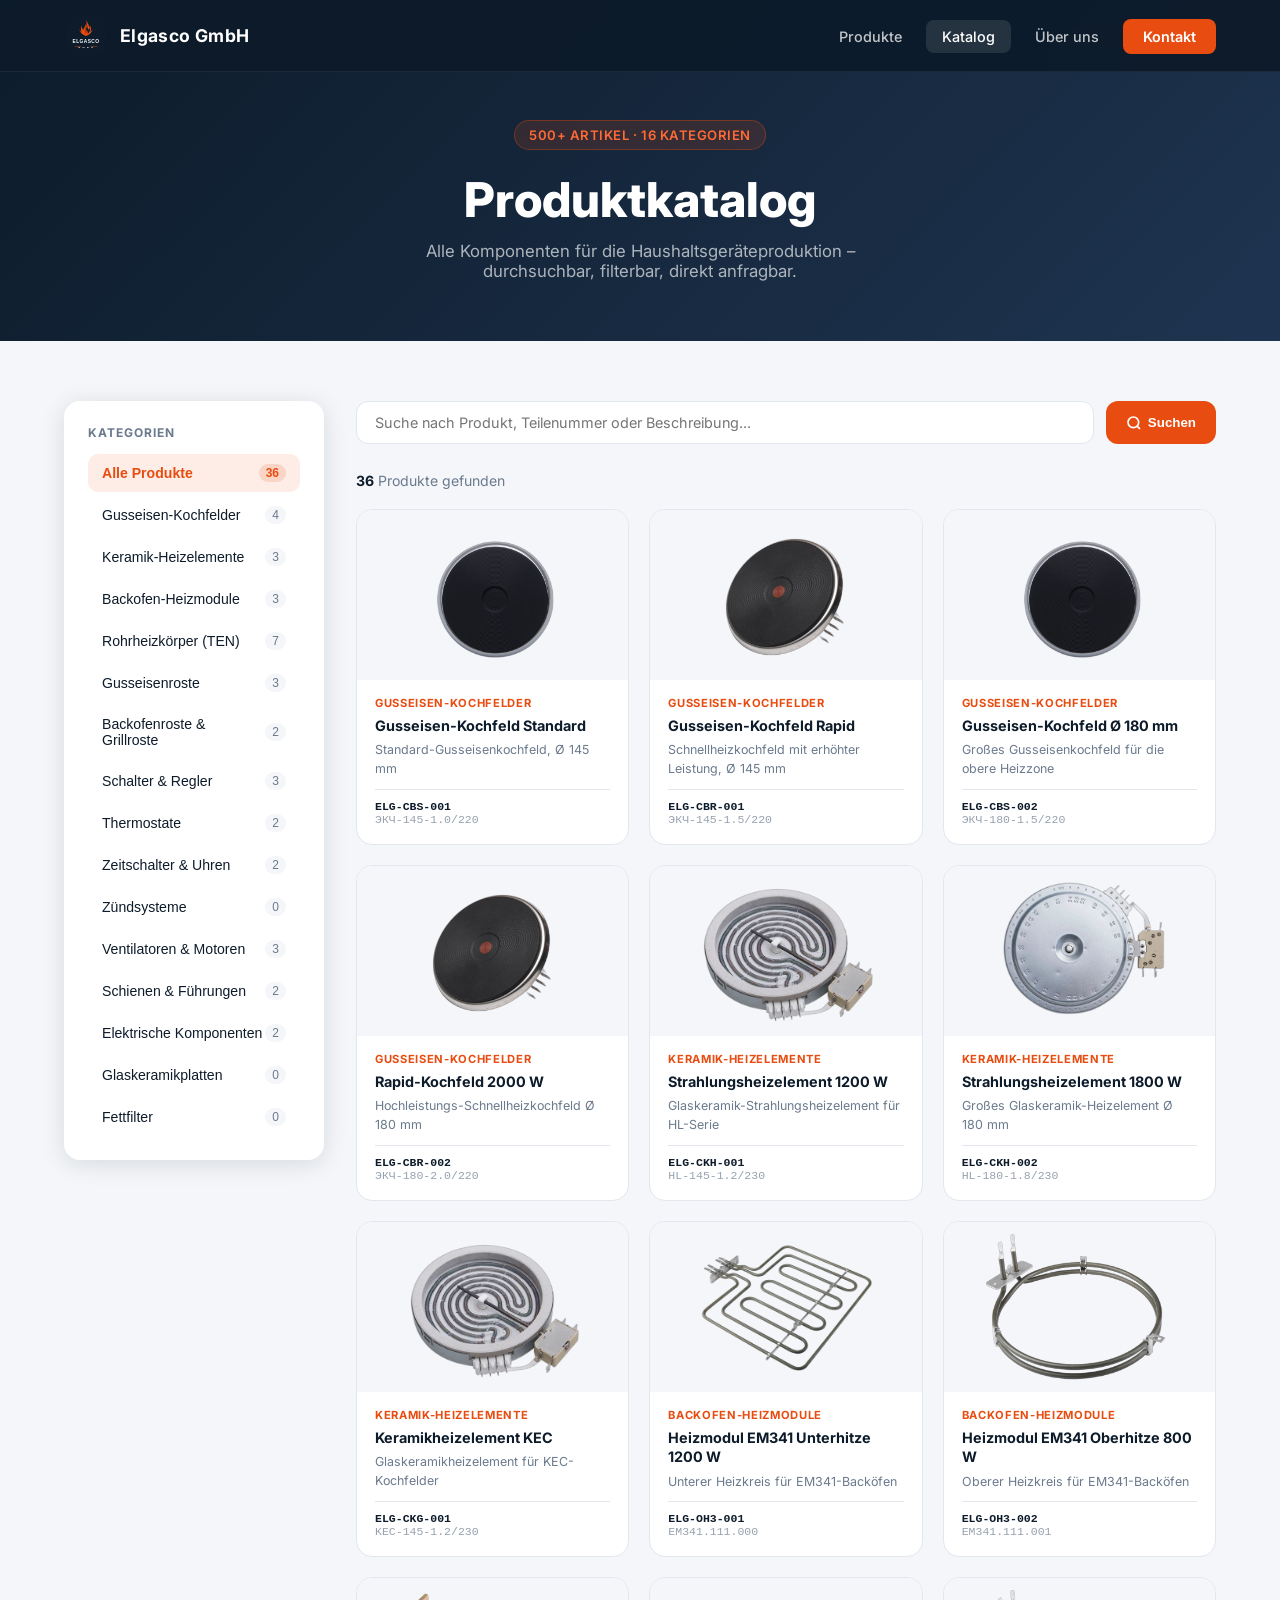
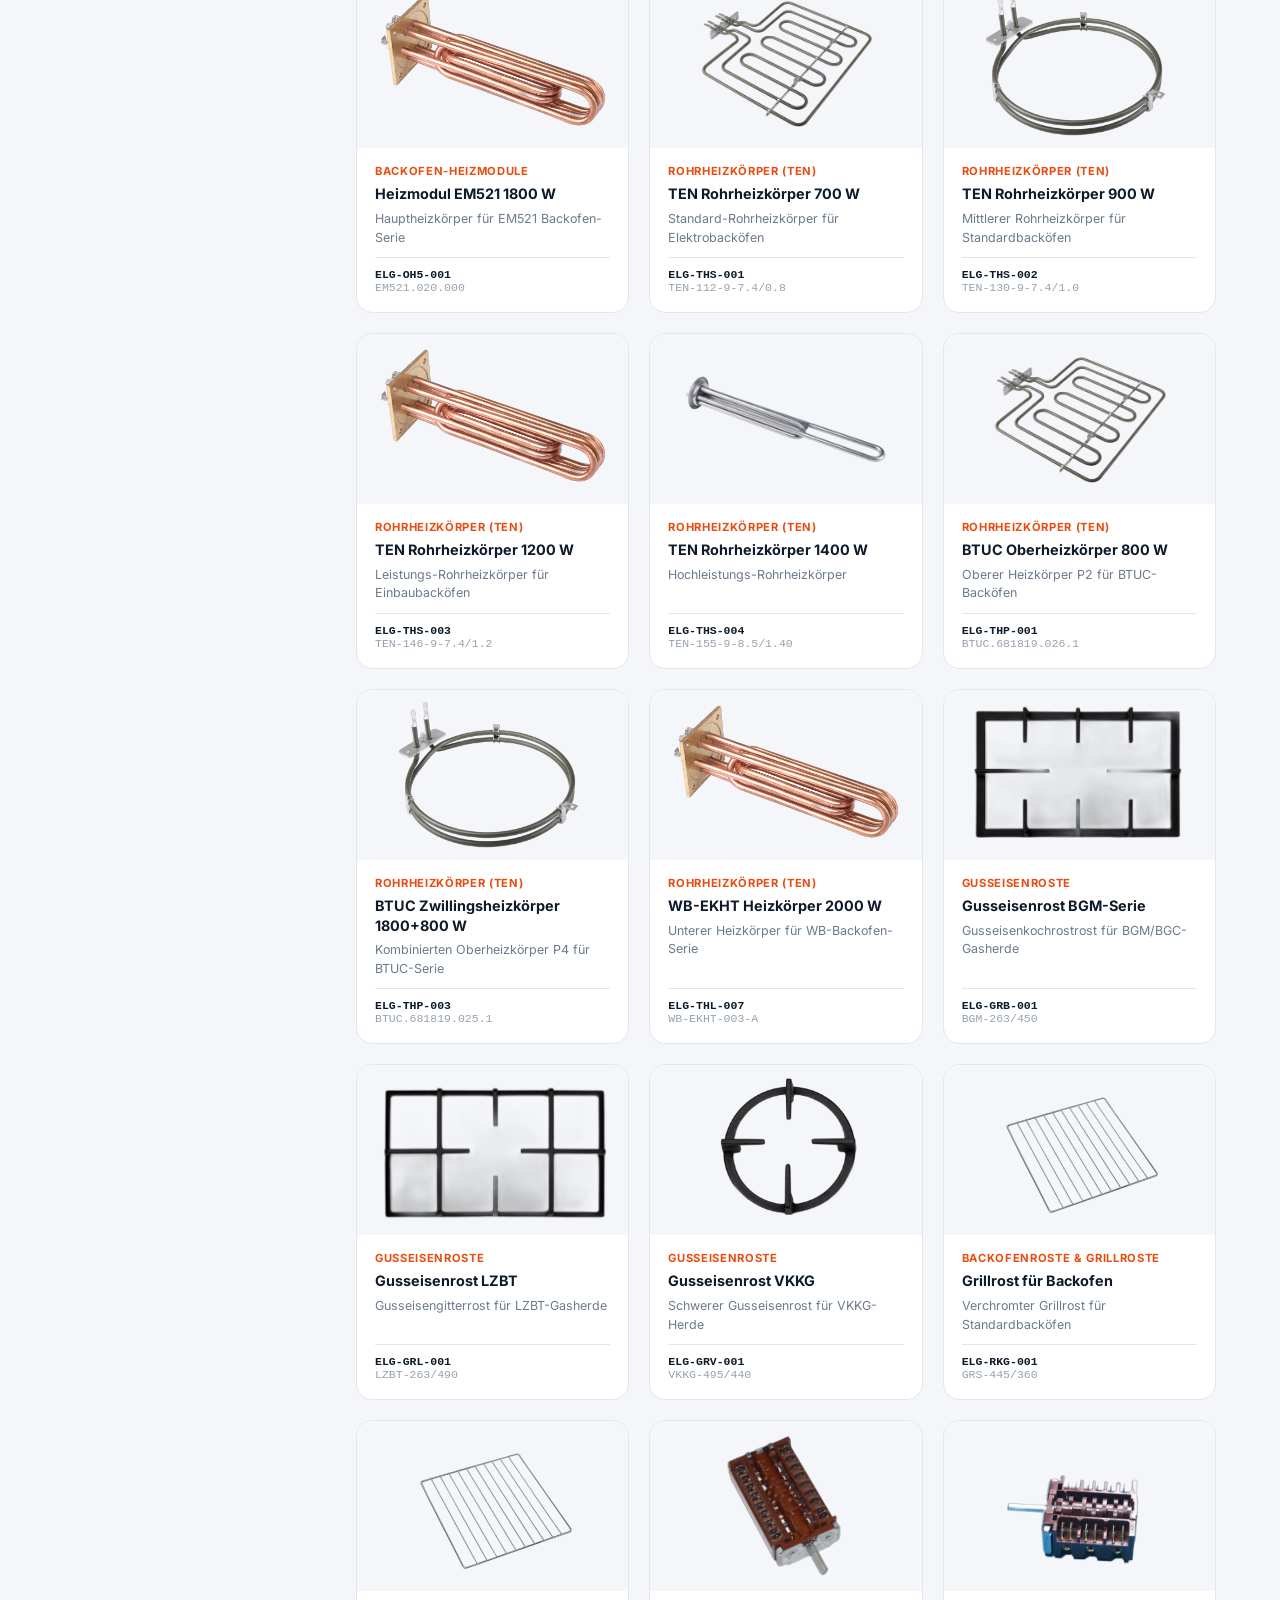
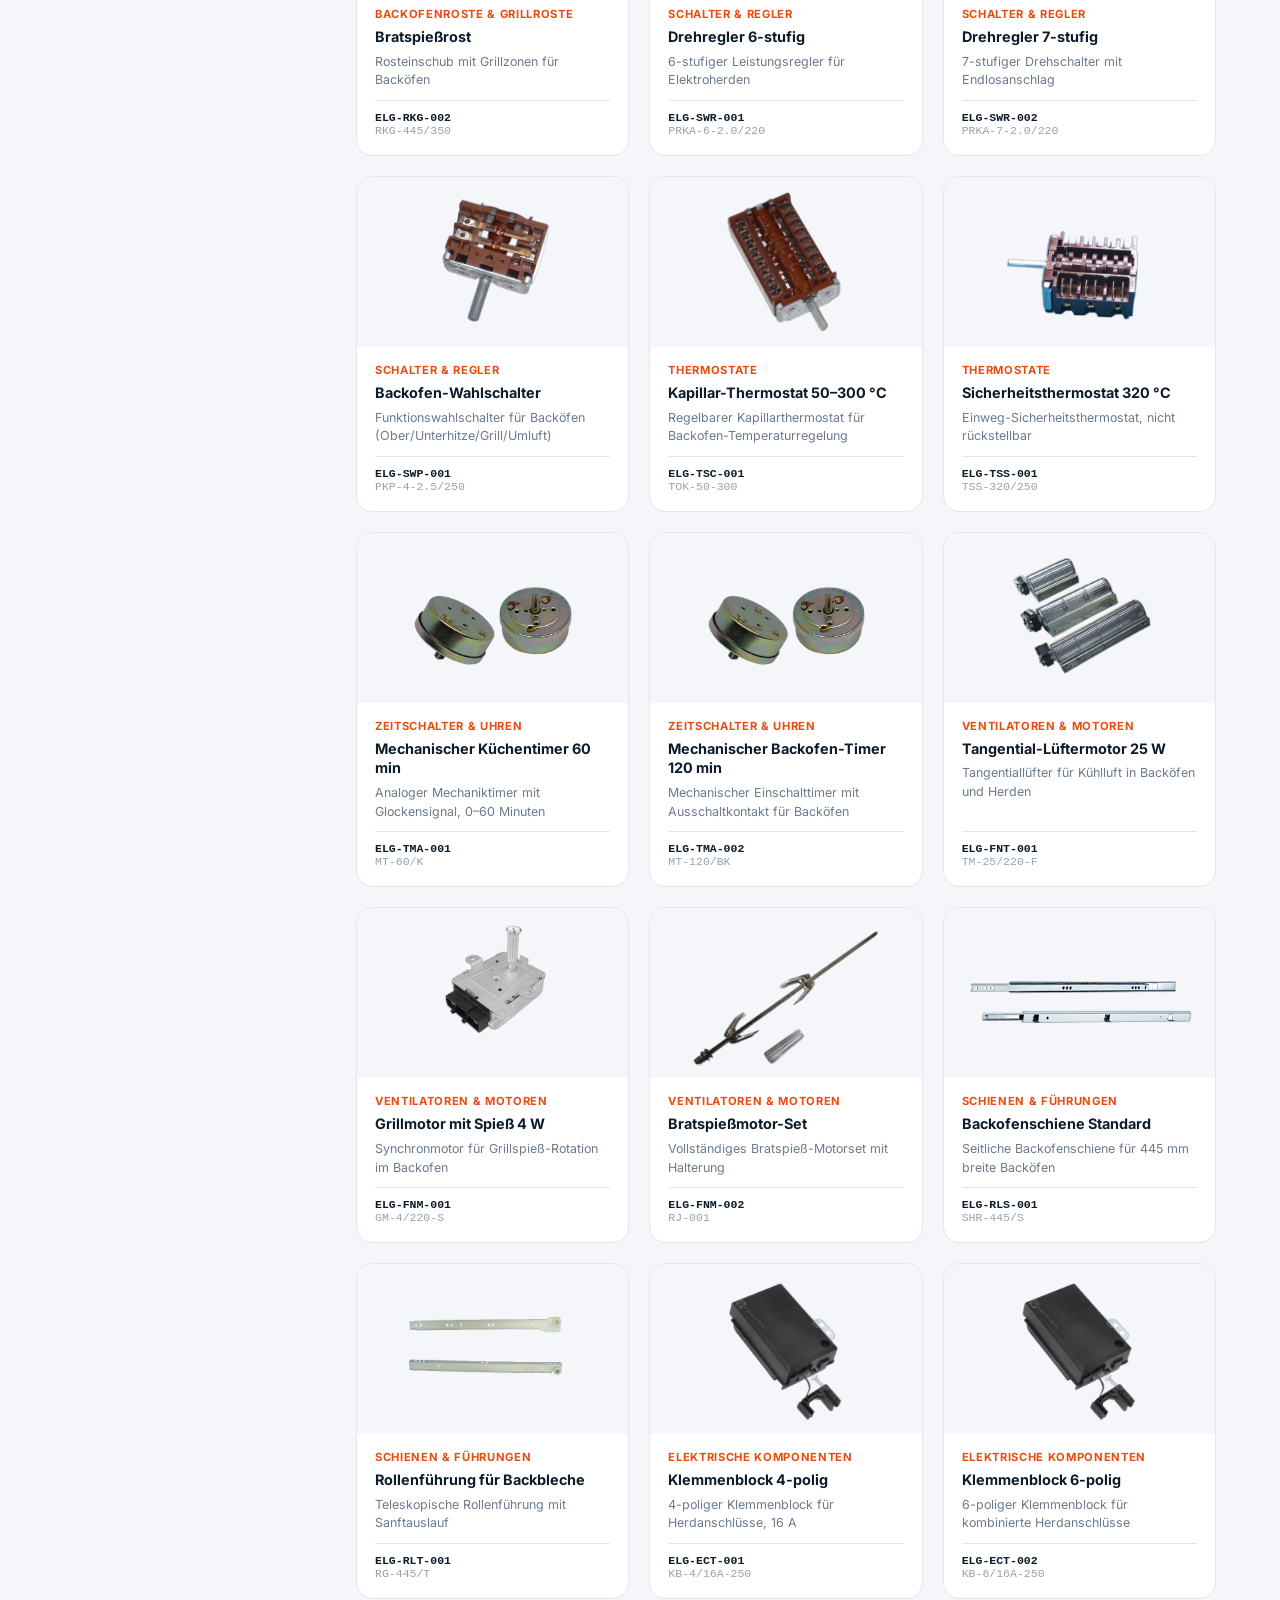
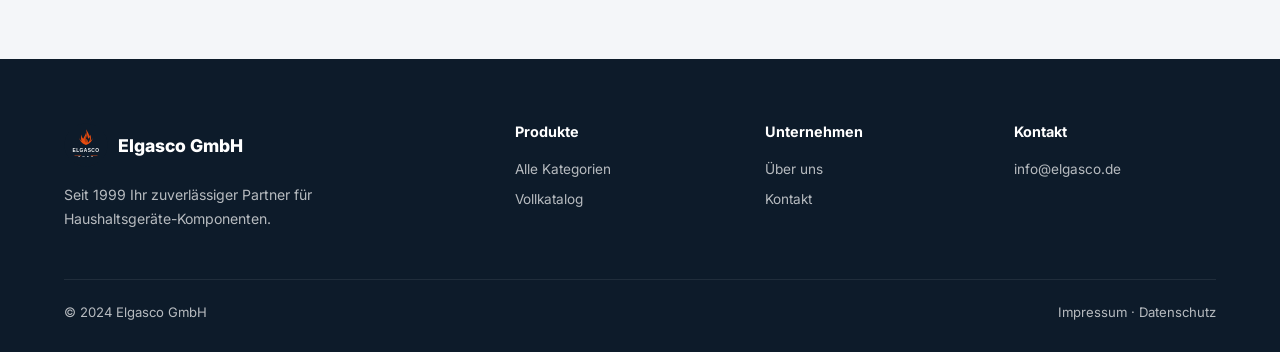
==== catalog.html @ 49eb70f6 "Initial release: Elgasco GmbH website - Responsive multi-page website (index, catalog, impressum, da" ====
<!DOCTYPE html>
<html lang="de">
<head>
  <meta charset="UTF-8" />
  <meta name="viewport" content="width=device-width, initial-scale=1.0" />
  <title>Produktkatalog – Elgasco GmbH</title>
  <meta name="description" content="Vollständiger Produktkatalog der Elgasco GmbH: Kochfelder, Heizelemente, Roste, Schalter, Ventilatoren und mehr für die Haushaltsgeräteindustrie." />
  <link rel="preconnect" href="https://fonts.googleapis.com" />
  <link rel="preconnect" href="https://fonts.gstatic.com" crossorigin />
  <link href="https://fonts.googleapis.com/css2?family=Inter:wght@400;500;600;700;800;900&display=swap" rel="stylesheet" />
  <link rel="stylesheet" href="assets/css/style.css" />
  <style>
    /* ===== CATALOG-SPECIFIC STYLES ===== */
    .no-results {
      grid-column: 1/-1; text-align: center; padding: 60px 20px;
      color: var(--gray-text);
    }
    .no-results .icon { font-size: 3rem; margin-bottom: 12px; }
    .no-results p { font-size: 1rem; }

    /* Modal overlay */
    .modal-overlay {
      position: fixed; inset: 0; z-index: 2000;
      background: rgba(13,27,42,.75); backdrop-filter: blur(6px);
      display: flex; align-items: center; justify-content: center;
      padding: 20px; opacity: 0; pointer-events: none;
      transition: opacity .25s ease;
    }
    .modal-overlay.open { opacity: 1; pointer-events: all; }
    .modal {
      background: var(--white); border-radius: 20px; max-width: 680px; width: 100%;
      max-height: 90vh; overflow-y: auto;
      transform: translateY(20px); transition: transform .25s ease;
      box-shadow: 0 24px 80px rgba(0,0,0,.3);
    }
    .modal-overlay.open .modal { transform: none; }
    .modal-img {
      height: 280px; background: var(--gray-light);
      display: flex; align-items: center; justify-content: center;
      border-radius: 20px 20px 0 0; overflow: hidden;
    }
    .modal-img img { max-height: 240px; max-width: 90%; object-fit: contain; }
    .modal-body { padding: 28px 32px 32px; }
    .modal-cat { font-size: .75rem; font-weight: 700; text-transform: uppercase; letter-spacing: .08em; color: var(--orange); margin-bottom: 8px; }
    .modal-body h2 { font-size: 1.5rem; font-weight: 800; margin-bottom: 14px; }
    .modal-specs { display: grid; grid-template-columns: 1fr 1fr; gap: 12px; margin-bottom: 24px; }
    .spec-item { background: var(--gray-light); border-radius: 10px; padding: 12px 14px; }
    .spec-label { font-size: .72rem; font-weight: 700; color: var(--gray-text); text-transform: uppercase; letter-spacing: .06em; margin-bottom: 4px; }
    .spec-value { font-size: .9rem; font-weight: 600; color: var(--navy); }
    .modal-close {
      position: absolute; top: 16px; right: 16px;
      width: 36px; height: 36px; border-radius: 50%;
      background: rgba(255,255,255,.9); border: none; cursor: pointer;
      font-size: 1.1rem; display: flex; align-items: center; justify-content: center;
      box-shadow: var(--shadow); transition: var(--transition); z-index: 10;
    }
    .modal-close:hover { background: var(--navy); color: var(--white); }
    .modal-wrapper { position: relative; }
    .modal-actions { display: flex; gap: 12px; flex-wrap: wrap; }

    /* Catalog tabs mobile */
    .cat-tabs {
      display: none; overflow-x: auto; gap: 8px; padding: 0 5% 20px;
      -webkit-overflow-scrolling: touch; scrollbar-width: none;
    }
    .cat-tabs::-webkit-scrollbar { display: none; }
    .cat-tab {
      white-space: nowrap; padding: 8px 16px; border-radius: 50px;
      background: var(--white); border: 1.5px solid var(--gray-mid);
      font-size: .83rem; font-weight: 600; cursor: pointer;
      transition: var(--transition);
    }
    .cat-tab.active { background: var(--orange); color: var(--white); border-color: var(--orange); }

    @media (max-width: 768px) {
      .cat-tabs { display: flex; }
      .catalog-sidebar { display: none; }
      .catalog-layout { grid-template-columns: 1fr; }
    }
  </style>
</head>
<body>

<!-- NAVBAR -->
<nav class="navbar">
  <a href="index.html" class="nav-logo">
    <img src="assets/images/logo.svg" alt="Elgasco GmbH Logo" />
    <span>Elgasco GmbH</span>
  </a>
  <ul class="nav-links">
    <li><a href="index.html#categories">Produkte</a></li>
    <li><a href="catalog.html" class="active">Katalog</a></li>
    <li><a href="index.html#about">Über uns</a></li>
    <li><a href="index.html#contact" class="btn-primary">Kontakt</a></li>
  </ul>
  <button class="nav-toggle" aria-label="Menü öffnen">
    <span></span><span></span><span></span>
  </button>
</nav>

<!-- HERO -->
<div class="catalog-hero">
  <div class="hero-badge" style="display:inline-flex;margin-bottom:20px;">
    500+ Artikel · 16 Kategorien
  </div>
  <h1>Produktkatalog</h1>
  <p>Alle Komponenten für die Haushaltsgeräteproduktion – durchsuchbar, filterbar, direkt anfragbar.</p>
</div>

<!-- Mobile category tabs -->
<div class="cat-tabs" id="catTabs"></div>

<!-- CATALOG LAYOUT -->
<div class="catalog-section">
  <div class="catalog-layout">

    <!-- Sidebar -->
    <aside class="catalog-sidebar">
      <div class="sidebar-title">Kategorien</div>
      <div class="sidebar-filter" id="sidebarFilter"></div>
    </aside>

    <!-- Main content -->
    <div>
      <div class="catalog-search">
        <input type="text" id="searchInput" placeholder="Suche nach Produkt, Teilenummer oder Beschreibung..." />
        <button onclick="clearSearch()">
          <svg width="16" height="16" viewBox="0 0 24 24" fill="none" stroke="currentColor" stroke-width="2.5"><circle cx="11" cy="11" r="8"/><line x1="21" y1="21" x2="16.65" y2="16.65"/></svg>
          Suchen
        </button>
      </div>

      <div class="results-meta">
        <div class="results-count" id="resultsCount">Alle <strong>0</strong> Produkte</div>
      </div>

      <div class="products-grid" id="productsGrid"></div>
    </div>
  </div>
</div>

<!-- PRODUCT MODAL -->
<div class="modal-overlay" id="modalOverlay" onclick="closeModal(event)">
  <div class="modal-wrapper">
    <button class="modal-close" onclick="closeModalBtn()">✕</button>
    <div class="modal" id="modal">
      <div class="modal-img" id="modalImg"></div>
      <div class="modal-body">
        <div class="modal-cat" id="modalCat"></div>
        <h2 id="modalTitle"></h2>
        <div class="modal-specs" id="modalSpecs"></div>
        <div class="modal-actions">
          <a href="index.html#contact" class="btn btn-primary">
            <svg width="16" height="16" viewBox="0 0 24 24" fill="none" stroke="currentColor" stroke-width="2.5"><line x1="22" y1="2" x2="11" y2="13"/><polygon points="22 2 15 22 11 13 2 9 22 2"/></svg>
            Anfrage für dieses Produkt
          </a>
          <button class="btn btn-outline" style="color:var(--navy);border-color:var(--gray-mid);" onclick="closeModalBtn()">Schließen</button>
        </div>
      </div>
    </div>
  </div>
</div>

<!-- FOOTER -->
<footer>
  <div class="footer-grid">
    <div class="footer-brand">
      <div class="footer-logo">
        <img src="assets/images/logo.svg" alt="Elgasco GmbH" />
        <span style="color:white;font-weight:800;font-size:1.1rem;">Elgasco GmbH</span>
      </div>
      <p>Seit 1999 Ihr zuverlässiger Partner für Haushaltsgeräte-Komponenten.</p>
    </div>
    <div class="footer-col">
      <h4>Produkte</h4>
      <ul>
        <li><a href="index.html#categories">Alle Kategorien</a></li>
        <li><a href="catalog.html">Vollkatalog</a></li>
      </ul>
    </div>
    <div class="footer-col">
      <h4>Unternehmen</h4>
      <ul>
        <li><a href="index.html#about">Über uns</a></li>
        <li><a href="index.html#contact">Kontakt</a></li>
      </ul>
    </div>
    <div class="footer-col">
      <h4>Kontakt</h4>
      <ul>
        <li><a href="mailto:info@elgasco.de">info@elgasco.de</a></li>
      </ul>
    </div>
  </div>
  <div class="footer-bottom">
    <span>© 2024 Elgasco GmbH</span>
    <span><a href="impressum.html" style="color:inherit;">Impressum</a> · <a href="datenschutz.html" style="color:inherit;">Datenschutz</a></span>
  </div>
</footer>

<script src="assets/js/main.js"></script>
<script>
// =============================================
// PRODUCT DATA – extracted from Product_Catalog_Final.xlsx
// =============================================
const CATEGORIES = [
  { id: 'all', label: 'Alle Produkte' },
  { id: 'burners', label: 'Gusseisen-Kochfelder', prefix: 'CBS/CBR' },
  { id: 'ceramic', label: 'Keramik-Heizelemente', prefix: 'CKH/CKG' },
  { id: 'oven-heaters', label: 'Backofen-Heizmodule', prefix: 'OH3/OH5/OHB' },
  { id: 'ten', label: 'Rohrheizkörper (TEN)', prefix: 'THK/THL/THP/THS' },
  { id: 'grates', label: 'Gusseisenroste', prefix: 'GRB/GRL/GRV' },
  { id: 'oven-racks', label: 'Backofenroste & Grillroste', prefix: 'RKG/RKS' },
  { id: 'switches', label: 'Schalter & Regler', prefix: 'SWR/SWP' },
  { id: 'thermostats', label: 'Thermostate', prefix: 'TSC/TSS' },
  { id: 'timers', label: 'Zeitschalter & Uhren', prefix: 'TMA/TMD/TMT' },
  { id: 'ignition', label: 'Zündsysteme', prefix: 'IGB/IGS' },
  { id: 'fans', label: 'Ventilatoren & Motoren', prefix: 'FNA/FNT/FNM' },
  { id: 'rails', label: 'Schienen & Führungen', prefix: 'RLS/RLT' },
  { id: 'electrical', label: 'Elektrische Komponenten', prefix: 'ECT/ECL/ECH/ECC' },
  { id: 'glass-ceramic', label: 'Glaskeramikplatten', prefix: 'GCP' },
  { id: 'filters', label: 'Fettfilter', prefix: 'FLM' },
];

const PRODUCTS = [
  // === CAST IRON BURNERS ===
  { id: 1, cat: 'burners', name: 'Gusseisen-Kochfeld Standard', partNo: 'ELG-CBS-001', mfrPart: 'ЭКЧ-145-1.0/220', power: '1000 W', voltage: '220 V', packQty: 20, desc: 'Standard-Gusseisenkochfeld, Ø 145 mm', img: 'CastIronHotplate_nobg.png' },
  { id: 2, cat: 'burners', name: 'Gusseisen-Kochfeld Rapid', partNo: 'ELG-CBR-001', mfrPart: 'ЭКЧ-145-1.5/220', power: '1500 W', voltage: '220 V', packQty: 20, desc: 'Schnellheizkochfeld mit erhöhter Leistung, Ø 145 mm', img: 'CastIronHotplateRapid_nobg.png' },
  { id: 3, cat: 'burners', name: 'Gusseisen-Kochfeld Ø 180 mm', partNo: 'ELG-CBS-002', mfrPart: 'ЭКЧ-180-1.5/220', power: '1500 W', voltage: '220 V', packQty: 18, desc: 'Großes Gusseisenkochfeld für die obere Heizzone', img: 'CastIronHotplate_nobg.png' },
  { id: 4, cat: 'burners', name: 'Rapid-Kochfeld 2000 W', partNo: 'ELG-CBR-002', mfrPart: 'ЭКЧ-180-2.0/220', power: '2000 W', voltage: '220 V', packQty: 15, desc: 'Hochleistungs-Schnellheizkochfeld Ø 180 mm', img: 'CastIronHotplateRapid_nobg.png' },

  // === CERAMIC / RADIANT HEATERS ===
  { id: 5, cat: 'ceramic', name: 'Strahlungsheizelement 1200 W', partNo: 'ELG-CKH-001', mfrPart: 'HL-145-1.2/230', power: '1200 W', voltage: '230 V', packQty: 30, desc: 'Glaskeramik-Strahlungsheizelement für HL-Serie', img: 'Radiant Heating Element_1_nobg.png' },
  { id: 6, cat: 'ceramic', name: 'Strahlungsheizelement 1800 W', partNo: 'ELG-CKH-002', mfrPart: 'HL-180-1.8/230', power: '1800 W', voltage: '230 V', packQty: 25, desc: 'Großes Glaskeramik-Heizelement Ø 180 mm', img: 'Radiant Heating Element_2_nobg.png' },
  { id: 7, cat: 'ceramic', name: 'Keramikheizelement KEC', partNo: 'ELG-CKG-001', mfrPart: 'KEC-145-1.2/230', power: '1200 W', voltage: '230 V', packQty: 28, desc: 'Glaskeramikheizelement für KEC-Kochfelder', img: 'Radiant Heating Element_1_nobg.png' },

  // === OVEN HEATERS ===
  { id: 8, cat: 'oven-heaters', name: 'Heizmodul EM341 Unterhitze 1200 W', partNo: 'ELG-OH3-001', mfrPart: 'EM341.111.000', power: '1200 W', voltage: '220 V', packQty: 24, desc: 'Unterer Heizkreis für EM341-Backöfen', img: 'Tubular Heating Element 1_nobg.png' },
  { id: 9, cat: 'oven-heaters', name: 'Heizmodul EM341 Oberhitze 800 W', partNo: 'ELG-OH3-002', mfrPart: 'EM341.111.001', power: '800 W', voltage: '220 V', packQty: 24, desc: 'Oberer Heizkreis für EM341-Backöfen', img: 'Tubular Heating Element 2_nobg.png' },
  { id: 10, cat: 'oven-heaters', name: 'Heizmodul EM521 1800 W', partNo: 'ELG-OH5-001', mfrPart: 'EM521.020.000', power: '1800 W', voltage: '220 V', packQty: 20, desc: 'Hauptheizkörper für EM521 Backofen-Serie', img: 'Tubular Heating Element 3_nobg.png' },

  // === TUBULAR HEATING ELEMENTS (TEN) ===
  { id: 11, cat: 'ten', name: 'TEN Rohrheizkörper 700 W', partNo: 'ELG-THS-001', mfrPart: 'TEN-112-9-7.4/0.8', power: '700 W', voltage: '230 V', packQty: 28, desc: 'Standard-Rohrheizkörper für Elektrobacköfen', img: 'Tubular Heating Element 1_nobg.png' },
  { id: 12, cat: 'ten', name: 'TEN Rohrheizkörper 900 W', partNo: 'ELG-THS-002', mfrPart: 'TEN-130-9-7.4/1.0', power: '900 W', voltage: '230 V', packQty: 28, desc: 'Mittlerer Rohrheizkörper für Standardbacköfen', img: 'Tubular Heating Element 2_nobg.png' },
  { id: 13, cat: 'ten', name: 'TEN Rohrheizkörper 1200 W', partNo: 'ELG-THS-003', mfrPart: 'TEN-146-9-7.4/1.2', power: '1200 W', voltage: '230 V', packQty: 32, desc: 'Leistungs-Rohrheizkörper für Einbaubacköfen', img: 'Tubular Heating Element 3_nobg.png' },
  { id: 14, cat: 'ten', name: 'TEN Rohrheizkörper 1400 W', partNo: 'ELG-THS-004', mfrPart: 'TEN-155-9-8.5/1.40', power: '1400 W', voltage: '230 V', packQty: 32, desc: 'Hochleistungs-Rohrheizkörper', img: 'Tubular Heating Element 4_nobg.png' },
  { id: 15, cat: 'ten', name: 'BTUC Oberheizkörper 800 W', partNo: 'ELG-THP-001', mfrPart: 'BTUC.681819.026.1', power: '800 W', voltage: '220 V', packQty: 30, desc: 'Oberer Heizkörper P2 für BTUC-Backöfen', img: 'Tubular Heating Element 1_nobg.png' },
  { id: 16, cat: 'ten', name: 'BTUC Zwillingsheizkörper 1800+800 W', partNo: 'ELG-THP-003', mfrPart: 'BTUC.681819.025.1', power: '2600 W', voltage: '220 V', packQty: 30, desc: 'Kombinierten Oberheizkörper P4 für BTUC-Serie', img: 'Tubular Heating Element 2_nobg.png' },
  { id: 17, cat: 'ten', name: 'WB-EKHT Heizkörper 2000 W', partNo: 'ELG-THL-007', mfrPart: 'WB-EKHT-003-A', power: '2000 W', voltage: '230 V', packQty: 36, desc: 'Unterer Heizkörper für WB-Backofen-Serie', img: 'Tubular Heating Element 3_nobg.png' },

  // === CAST IRON GRATES ===
  { id: 18, cat: 'grates', name: 'Gusseisenrost BGM-Serie', partNo: 'ELG-GRB-001', mfrPart: 'BGM-263/450', power: '—', voltage: '—', packQty: 10, desc: 'Gusseisenkochrostrost für BGM/BGC-Gasherde', img: 'Cast Iron Grid_1_nobg.png' },
  { id: 19, cat: 'grates', name: 'Gusseisenrost LZBT', partNo: 'ELG-GRL-001', mfrPart: 'LZBT-263/490', power: '—', voltage: '—', packQty: 8, desc: 'Gusseisengitterrost für LZBT-Gasherde', img: 'Cast Iron Grid_2_nobg.png' },
  { id: 20, cat: 'grates', name: 'Gusseisenrost VKKG', partNo: 'ELG-GRV-001', mfrPart: 'VKKG-495/440', power: '—', voltage: '—', packQty: 6, desc: 'Schwerer Gusseisenrost für VKKG-Herde', img: 'Cast Iron Grid_3_nobg.png' },

  // === OVEN RACKS ===
  { id: 21, cat: 'oven-racks', name: 'Grillrost für Backofen', partNo: 'ELG-RKG-001', mfrPart: 'GRS-445/360', power: '—', voltage: '—', packQty: 15, desc: 'Verchromter Grillrost für Standardbacköfen', img: 'GrillGrid_1_nobg.png' },
  { id: 22, cat: 'oven-racks', name: 'Bratspießrost', partNo: 'ELG-RKG-002', mfrPart: 'RKG-445/350', power: '—', voltage: '—', packQty: 12, desc: 'Rosteinschub mit Grillzonen für Backöfen', img: 'GrillGrid_1_nobg.png' },

  // === SWITCHES & REGULATORS ===
  { id: 23, cat: 'switches', name: 'Drehregler 6-stufig', partNo: 'ELG-SWR-001', mfrPart: 'PRKA-6-2.0/220', power: '2000 W', voltage: '220 V', packQty: 50, desc: '6-stufiger Leistungsregler für Elektroherden', img: 'Rotary_Switch_1_nobg.png' },
  { id: 24, cat: 'switches', name: 'Drehregler 7-stufig', partNo: 'ELG-SWR-002', mfrPart: 'PRKA-7-2.0/220', power: '2000 W', voltage: '220 V', packQty: 50, desc: '7-stufiger Drehschalter mit Endlosanschlag', img: 'Rotary_Switch_2_nobg.png' },
  { id: 25, cat: 'switches', name: 'Backofen-Wahlschalter', partNo: 'ELG-SWP-001', mfrPart: 'PKP-4-2.5/250', power: '2500 W', voltage: '250 V', packQty: 40, desc: 'Funktionswahlschalter für Backöfen (Ober/Unterhitze/Grill/Umluft)', img: 'Rotary_Switch_3_nobg.png' },

  // === THERMOSTATS ===
  { id: 26, cat: 'thermostats', name: 'Kapillar-Thermostat 50–300 °C', partNo: 'ELG-TSC-001', mfrPart: 'TOK-50-300', power: '—', voltage: '250 V', packQty: 40, desc: 'Regelbarer Kapillarthermostat für Backofen-Temperaturregelung', img: 'Rotary_Switch_1_nobg.png' },
  { id: 27, cat: 'thermostats', name: 'Sicherheitsthermostat 320 °C', partNo: 'ELG-TSS-001', mfrPart: 'TSS-320/250', power: '—', voltage: '250 V', packQty: 60, desc: 'Einweg-Sicherheitsthermostat, nicht rückstellbar', img: 'Rotary_Switch_2_nobg.png' },

  // === TIMERS ===
  { id: 28, cat: 'timers', name: 'Mechanischer Küchentimer 60 min', partNo: 'ELG-TMA-001', mfrPart: 'MT-60/K', power: '—', voltage: '—', packQty: 30, desc: 'Analoger Mechaniktimer mit Glockensignal, 0–60 Minuten', img: 'Mechanical Timer_nobg.png' },
  { id: 29, cat: 'timers', name: 'Mechanischer Backofen-Timer 120 min', partNo: 'ELG-TMA-002', mfrPart: 'MT-120/BK', power: '—', voltage: '250 V', packQty: 25, desc: 'Mechanischer Einschalttimer mit Ausschaltkontakt für Backöfen', img: 'Mechanical Timer_nobg.png' },

  // === FANS & MOTORS ===
  { id: 30, cat: 'fans', name: 'Tangential-Lüftermotor 25 W', partNo: 'ELG-FNT-001', mfrPart: 'TM-25/220-F', power: '25 W', voltage: '220 V', packQty: 20, desc: 'Tangentiallüfter für Kühlluft in Backöfen und Herden', img: 'Tangential Fan_nobg.png' },
  { id: 31, cat: 'fans', name: 'Grillmotor mit Spieß 4 W', partNo: 'ELG-FNM-001', mfrPart: 'GM-4/220-S', power: '4 W', voltage: '220 V', packQty: 15, desc: 'Synchronmotor für Grillspieß-Rotation im Backofen', img: 'GrillMotor_nobg.png' },
  { id: 32, cat: 'fans', name: 'Bratspießmotor-Set', partNo: 'ELG-FNM-002', mfrPart: 'RJ-001', power: '6 W', voltage: '220 V', packQty: 10, desc: 'Vollständiges Bratspieß-Motorset mit Halterung', img: 'RostingJack_nobg.png' },

  // === RAILS & GUIDES ===
  { id: 33, cat: 'rails', name: 'Backofenschiene Standard', partNo: 'ELG-RLS-001', mfrPart: 'SHR-445/S', power: '—', voltage: '—', packQty: 20, desc: 'Seitliche Backofenschiene für 445 mm breite Backöfen', img: 'Slider_nobg.png' },
  { id: 34, cat: 'rails', name: 'Rollenführung für Backbleche', partNo: 'ELG-RLT-001', mfrPart: 'RG-445/T', power: '—', voltage: '—', packQty: 15, desc: 'Teleskopische Rollenführung mit Sanftauslauf', img: 'Roll_guide_nobg.png' },

  // === ELECTRICAL ===
  { id: 35, cat: 'electrical', name: 'Klemmenblock 4-polig', partNo: 'ELG-ECT-001', mfrPart: 'KB-4/16A-250', power: '—', voltage: '250 V', packQty: 50, desc: '4-poliger Klemmenblock für Herdanschlüsse, 16 A', img: 'TerminalBlock_1_nobg.png' },
  { id: 36, cat: 'electrical', name: 'Klemmenblock 6-polig', partNo: 'ELG-ECT-002', mfrPart: 'KB-6/16A-250', power: '—', voltage: '250 V', packQty: 40, desc: '6-poliger Klemmenblock für kombinierte Herdanschlüsse', img: 'TerminalBlock_1_nobg.png' },
];

// =============================================
// CATALOG LOGIC
// =============================================
let activeCategory = 'all';
let searchQuery = '';

function init() {
  // Read URL param
  const urlParams = new URLSearchParams(window.location.search);
  const catParam = urlParams.get('cat');
  if (catParam) activeCategory = catParam;

  renderSidebar();
  renderMobileTabs();
  renderProducts();

  document.getElementById('searchInput').addEventListener('input', e => {
    searchQuery = e.target.value.toLowerCase();
    renderProducts();
  });
}

function renderSidebar() {
  const container = document.getElementById('sidebarFilter');
  container.innerHTML = CATEGORIES.map(cat => {
    const count = cat.id === 'all' ? PRODUCTS.length : PRODUCTS.filter(p => p.cat === cat.id).length;
    return `<button onclick="setCategory('${cat.id}')" class="${activeCategory === cat.id ? 'active' : ''}" id="btn-${cat.id}">
      ${cat.label}
      <span class="count">${count}</span>
    </button>`;
  }).join('');
}

function renderMobileTabs() {
  const container = document.getElementById('catTabs');
  container.innerHTML = CATEGORIES.map(cat => `
    <button class="cat-tab ${activeCategory === cat.id ? 'active' : ''}" onclick="setCategory('${cat.id}')">
      ${cat.label}
    </button>
  `).join('');
}

function setCategory(catId) {
  activeCategory = catId;
  renderSidebar();
  renderMobileTabs();
  renderProducts();
  window.scrollTo({ top: 200, behavior: 'smooth' });
}

function clearSearch() {
  document.getElementById('searchInput').value = '';
  searchQuery = '';
  renderProducts();
}

function renderProducts() {
  let filtered = PRODUCTS;

  if (activeCategory !== 'all') {
    filtered = filtered.filter(p => p.cat === activeCategory);
  }

  if (searchQuery) {
    filtered = filtered.filter(p =>
      p.name.toLowerCase().includes(searchQuery) ||
      p.partNo.toLowerCase().includes(searchQuery) ||
      p.mfrPart.toLowerCase().includes(searchQuery) ||
      p.desc.toLowerCase().includes(searchQuery)
    );
  }

  const grid = document.getElementById('productsGrid');
  const count = document.getElementById('resultsCount');
  count.innerHTML = `<strong>${filtered.length}</strong> Produkt${filtered.length !== 1 ? 'e' : ''} gefunden`;

  if (filtered.length === 0) {
    grid.innerHTML = `<div class="no-results">
      <p>Keine Produkte gefunden. Bitte ändern Sie Ihre Suche.</p>
    </div>`;
    return;
  }

  grid.innerHTML = filtered.map(p => {
    const cat = CATEGORIES.find(c => c.id === p.cat);
    return `<div class="product-card" onclick="openModal(${p.id})">
      <div class="product-img">
        <img src="assets/images/${p.img}" alt="${p.name}" loading="lazy"
             onerror="this.style.display='none'"/>
      </div>
      <div class="product-body">
        <div class="product-cat">${cat ? cat.label : ''}</div>
        <h4>${p.name}</h4>
        <p>${p.desc}</p>
        <div class="product-part">
          <strong>${p.partNo}</strong><br/>
          <span style="opacity:.7">${p.mfrPart}</span>
        </div>
      </div>
    </div>`;
  }).join('');
}

function openModal(productId) {
  const p = PRODUCTS.find(x => x.id === productId);
  if (!p) return;
  const cat = CATEGORIES.find(c => c.id === p.cat);

  document.getElementById('modalCat').textContent = (cat ? cat.label : '');
  document.getElementById('modalTitle').textContent = p.name;
  document.getElementById('modalImg').innerHTML = `<img src="assets/images/${p.img}" alt="${p.name}" onerror="this.parentNode.innerHTML=''"/>`;

  const specs = [
    { label: 'ELG Teilenr.', value: p.partNo },
    { label: 'Hersteller-Nr.', value: p.mfrPart },
    p.power !== '—' ? { label: 'Leistung', value: p.power } : null,
    p.voltage !== '—' ? { label: 'Spannung', value: p.voltage } : null,
    p.packQty ? { label: 'VPE', value: p.packQty + ' Stück' } : null,
  ].filter(Boolean);

  document.getElementById('modalSpecs').innerHTML = specs.map(s =>
    `<div class="spec-item"><div class="spec-label">${s.label}</div><div class="spec-value">${s.value}</div></div>`
  ).join('');

  document.getElementById('modalOverlay').classList.add('open');
  document.body.style.overflow = 'hidden';
}

function closeModal(e) {
  if (e.target === document.getElementById('modalOverlay')) closeModalBtn();
}
function closeModalBtn() {
  document.getElementById('modalOverlay').classList.remove('open');
  document.body.style.overflow = '';
}
document.addEventListener('keydown', e => { if (e.key === 'Escape') closeModalBtn(); });

init();
</script>
</body>
</html>
---- assets/css/style.css ----
/* =========================================
   ELGASCO GMBH – Main Stylesheet
   Colors: Navy #0d1b2a | Orange #e84c10 | White #fff
   ========================================= */

:root {
  --navy: #0d1b2a;
  --navy-mid: #152638;
  --navy-light: #1e3450;
  --orange: #e84c10;
  --orange-light: #ff6a35;
  --white: #ffffff;
  --gray-light: #f4f6f9;
  --gray-mid: #e2e6ed;
  --gray-text: #6b7a8d;
  --font: 'Inter', system-ui, -apple-system, sans-serif;
  --radius: 12px;
  --shadow: 0 4px 24px rgba(13,27,42,.12);
  --shadow-hover: 0 12px 40px rgba(13,27,42,.22);
  --transition: .28s cubic-bezier(.4,0,.2,1);
}

*, *::before, *::after { box-sizing: border-box; margin: 0; padding: 0; }

html { scroll-behavior: smooth; font-size: 16px; }

body {
  font-family: var(--font);
  color: var(--navy);
  background: var(--white);
  overflow-x: hidden;
  -webkit-font-smoothing: antialiased;
}

a { text-decoration: none; color: inherit; }
img { max-width: 100%; display: block; }
ul { list-style: none; }

/* ---- Scrollbar ---- */
::-webkit-scrollbar { width: 6px; }
::-webkit-scrollbar-track { background: var(--gray-light); }
::-webkit-scrollbar-thumb { background: var(--orange); border-radius: 3px; }

/* ==================== NAVBAR ==================== */
.navbar {
  position: fixed; top: 0; left: 0; right: 0; z-index: 1000;
  display: flex; align-items: center; justify-content: space-between;
  padding: 0 5%;
  height: 72px;
  background: rgba(13,27,42,0.92);
  backdrop-filter: blur(12px);
  -webkit-backdrop-filter: blur(12px);
  border-bottom: 1px solid rgba(255,255,255,.06);
  transition: var(--transition);
}
.navbar.scrolled {
  background: rgba(13,27,42,0.98);
  height: 64px;
  box-shadow: 0 2px 20px rgba(0,0,0,.3);
}
.nav-logo { display: flex; align-items: center; gap: 12px; }
.nav-logo img { height: 44px; width: auto; }
.nav-logo span { color: var(--white); font-size: 1.1rem; font-weight: 700; letter-spacing: .02em; }

.nav-links { display: flex; align-items: center; gap: 8px; }
.nav-links a {
  color: rgba(255,255,255,.75);
  font-size: .9rem; font-weight: 500;
  padding: 8px 16px; border-radius: 8px;
  transition: var(--transition);
}
.nav-links a:hover, .nav-links a.active { color: var(--white); background: rgba(255,255,255,.1); }
.nav-links a.btn-primary {
  background: var(--orange); color: var(--white);
  padding: 9px 20px; border-radius: 8px;
  font-weight: 600;
}
.nav-links a.btn-primary:hover { background: var(--orange-light); transform: translateY(-1px); }

.nav-toggle { display: none; flex-direction: column; gap: 5px; cursor: pointer; padding: 4px; }
.nav-toggle span { display: block; width: 24px; height: 2px; background: var(--white); transition: var(--transition); border-radius: 2px; }

/* ==================== HERO ==================== */
.hero {
  min-height: 100vh;
  display: flex; align-items: center;
  position: relative; overflow: hidden;
  background: linear-gradient(135deg, var(--navy) 0%, var(--navy-light) 60%, #1a2f4a 100%);
  padding: 80px 5% 60px;
}
.hero::before {
  content: '';
  position: absolute; inset: 0;
  background: url("data:image/svg+xml,%3Csvg width='60' height='60' viewBox='0 0 60 60' xmlns='http://www.w3.org/2000/svg'%3E%3Cg fill='none' fill-rule='evenodd'%3E%3Cg fill='%23ffffff' fill-opacity='0.02'%3E%3Cpath d='M36 34v-4h-2v4h-4v2h4v4h2v-4h4v-2h-4zm0-30V0h-2v4h-4v2h4v4h2V6h4V4h-4zM6 34v-4H4v4H0v2h4v4h2v-4h4v-2H6zM6 4V0H4v4H0v2h4v4h2V6h4V4H6z'/%3E%3C/g%3E%3C/g%3E%3C/svg%3E");
}
.hero-bg-glow {
  position: absolute; top: 20%; right: 10%;
  width: 500px; height: 500px;
  background: radial-gradient(circle, rgba(232,76,16,.18) 0%, transparent 70%);
  border-radius: 50%; pointer-events: none;
}
.hero-content { position: relative; z-index: 1; max-width: 700px; }
.hero-badge {
  display: inline-flex; align-items: center; gap: 8px;
  background: rgba(232,76,16,.15); border: 1px solid rgba(232,76,16,.35);
  color: var(--orange-light); font-size: .82rem; font-weight: 600;
  padding: 6px 14px; border-radius: 50px; margin-bottom: 28px;
  letter-spacing: .04em; text-transform: uppercase;
}
.hero-badge::before { content: ''; display: none; }
@keyframes pulse { 0%,100%{opacity:1} 50%{opacity:.4} }

.hero h1 {
  font-size: clamp(2.2rem, 5vw, 3.8rem);
  font-weight: 800; color: var(--white);
  line-height: 1.1; margin-bottom: 20px;
  letter-spacing: -.02em;
}
.hero h1 span { color: var(--orange); }
.hero p {
  color: rgba(255,255,255,.7); font-size: clamp(1rem, 2vw, 1.15rem);
  line-height: 1.7; margin-bottom: 36px; max-width: 560px;
}
.hero-buttons { display: flex; gap: 16px; flex-wrap: wrap; }
.btn { display: inline-flex; align-items: center; gap: 8px; padding: 14px 28px; border-radius: var(--radius); font-size: .95rem; font-weight: 600; cursor: pointer; transition: var(--transition); border: none; }
.btn-primary { background: var(--orange); color: var(--white); }
.btn-primary:hover { background: var(--orange-light); transform: translateY(-2px); box-shadow: 0 8px 24px rgba(232,76,16,.4); }
.btn-outline { background: transparent; color: var(--white); border: 2px solid rgba(255,255,255,.35); }
.btn-outline:hover { background: rgba(255,255,255,.1); border-color: rgba(255,255,255,.6); transform: translateY(-2px); }
.btn svg { flex-shrink: 0; }

.hero-visual {
  position: absolute; right: 5%; top: 50%; transform: translateY(-50%);
  display: grid; grid-template-columns: 1fr 1fr; gap: 12px;
  width: min(420px, 38vw);
}
.hero-card {
  background: rgba(255,255,255,.06); border: 1px solid rgba(255,255,255,.1);
  border-radius: var(--radius); padding: 20px;
  backdrop-filter: blur(8px); transition: var(--transition);
}
.hero-card:hover { background: rgba(255,255,255,.1); transform: translateY(-4px); }
.hero-card:first-child { grid-column: 1/-1; }
.hero-card-icon { font-size: 2rem; margin-bottom: 8px; }
.hero-card h3 { color: var(--white); font-size: .85rem; font-weight: 700; margin-bottom: 4px; }
.hero-card p { color: rgba(255,255,255,.5); font-size: .75rem; }

/* ==================== STATS ==================== */
.stats {
  background: var(--orange);
  padding: 52px 5%;
}
.stats-grid {
  display: flex; justify-content: center; gap: 64px; flex-wrap: wrap;
  max-width: 1200px; margin: 0 auto;
}
.stats-grid .stat-item { min-width: 140px; }
.stat-item { text-align: center; }
.stat-number { font-size: clamp(2rem,4vw,3rem); font-weight: 900; color: var(--white); line-height: 1; }
.stat-label { color: rgba(255,255,255,.8); font-size: .85rem; font-weight: 500; margin-top: 6px; }

/* ==================== SECTIONS SHARED ==================== */
section { padding: 90px 5%; }
.section-header { text-align: center; margin-bottom: 60px; }
.section-tag {
  display: inline-block;
  color: var(--orange); font-size: .78rem; font-weight: 700;
  letter-spacing: .1em; text-transform: uppercase;
  margin-bottom: 12px;
}
.section-header h2 {
  font-size: clamp(1.8rem, 3.5vw, 2.8rem); font-weight: 800;
  color: var(--navy); line-height: 1.15; margin-bottom: 16px;
}
.section-header p { color: var(--gray-text); font-size: 1.05rem; max-width: 540px; margin: 0 auto; line-height: 1.7; }

/* ==================== CATEGORIES ==================== */
.categories { background: var(--white); }
.categories-grid {
  display: grid;
  grid-template-columns: repeat(auto-fill, minmax(260px, 1fr));
  gap: 24px; max-width: 1300px; margin: 0 auto;
}
.category-card {
  background: var(--white); border: 1.5px solid var(--gray-mid);
  border-radius: 16px; overflow: hidden;
  transition: var(--transition); cursor: pointer;
  text-decoration: none; color: var(--navy);
}
.category-card:hover {
  border-color: var(--orange); transform: translateY(-6px);
  box-shadow: var(--shadow-hover);
}
.category-img {
  height: 180px; background: var(--gray-light);
  display: flex; align-items: center; justify-content: center;
  overflow: hidden; position: relative;
}
.category-img img { width: 100%; height: 100%; object-fit: cover; transition: transform .4s ease; }
.category-card:hover .category-img img { transform: scale(1.06); }
.category-img .cat-icon {
  font-size: 3rem; color: var(--gray-text);
  display: flex; align-items: center; justify-content: center;
  width: 100%; height: 100%;
}
.category-body { padding: 20px 22px 22px; }
.category-body h3 { font-size: 1rem; font-weight: 700; margin-bottom: 6px; }
.category-body p { font-size: .83rem; color: var(--gray-text); line-height: 1.5; }
.cat-count {
  display: inline-block; background: rgba(232,76,16,.1);
  color: var(--orange); font-size: .75rem; font-weight: 700;
  padding: 3px 10px; border-radius: 50px; margin-top: 10px;
}

/* ==================== CATALOG PAGE ==================== */
.catalog-hero {
  background: linear-gradient(135deg, var(--navy) 0%, var(--navy-light) 100%);
  padding: 120px 5% 60px;
  text-align: center;
}
.catalog-hero h1 { color: var(--white); font-size: clamp(2rem,4vw,3rem); font-weight: 800; margin-bottom: 12px; }
.catalog-hero p { color: rgba(255,255,255,.65); font-size: 1.05rem; max-width: 500px; margin: 0 auto; }

.catalog-section { padding: 60px 5%; background: var(--gray-light); }
.catalog-layout { display: grid; grid-template-columns: 260px 1fr; gap: 32px; max-width: 1400px; margin: 0 auto; align-items: start; }

/* Sidebar */
.catalog-sidebar {
  background: var(--white); border-radius: 16px; padding: 24px;
  box-shadow: var(--shadow); position: sticky; top: 88px;
}
.sidebar-title { font-size: .75rem; font-weight: 700; color: var(--gray-text); letter-spacing: .08em; text-transform: uppercase; margin-bottom: 14px; }
.sidebar-filter { display: flex; flex-direction: column; gap: 4px; }
.sidebar-filter button {
  background: none; border: none; cursor: pointer;
  text-align: left; padding: 10px 14px; border-radius: 10px;
  font-size: .88rem; font-weight: 500; color: var(--navy);
  transition: var(--transition); display: flex; align-items: center; justify-content: space-between;
}
.sidebar-filter button:hover { background: var(--gray-light); }
.sidebar-filter button.active { background: rgba(232,76,16,.1); color: var(--orange); font-weight: 700; }
.sidebar-filter button .count { font-size: .75rem; color: var(--gray-text); background: var(--gray-light); padding: 2px 7px; border-radius: 50px; }
.sidebar-filter button.active .count { background: rgba(232,76,16,.15); color: var(--orange); }

/* Search bar */
.catalog-search {
  display: flex; gap: 12px; margin-bottom: 28px;
}
.catalog-search input {
  flex: 1; padding: 12px 18px; border: 1.5px solid var(--gray-mid);
  border-radius: var(--radius); font-size: .9rem; font-family: var(--font);
  outline: none; transition: var(--transition);
  background: var(--white);
}
.catalog-search input:focus { border-color: var(--orange); }
.catalog-search button {
  background: var(--orange); color: var(--white); border: none;
  padding: 12px 20px; border-radius: var(--radius); cursor: pointer;
  font-weight: 600; display: flex; align-items: center; gap: 6px;
  transition: var(--transition);
}
.catalog-search button:hover { background: var(--orange-light); }

/* Products grid */
.products-grid {
  display: grid;
  grid-template-columns: repeat(auto-fill, minmax(220px, 1fr));
  gap: 20px;
}
.product-card {
  background: var(--white); border-radius: 16px; overflow: hidden;
  border: 1.5px solid var(--gray-mid); transition: var(--transition);
  display: flex; flex-direction: column;
}
.product-card:hover { box-shadow: var(--shadow-hover); border-color: var(--orange); transform: translateY(-4px); }
.product-img {
  height: 170px; background: var(--gray-light);
  display: flex; align-items: center; justify-content: center; overflow: hidden;
  position: relative;
}
.product-img img { width: 100%; height: 100%; object-fit: contain; padding: 12px; transition: transform .4s ease; }
.product-card:hover .product-img img { transform: scale(1.08); }
.product-img .no-img { font-size: 2.5rem; opacity: .3; }
.product-body { padding: 16px 18px 18px; flex: 1; display: flex; flex-direction: column; }
.product-cat {
  font-size: .7rem; font-weight: 700; text-transform: uppercase; letter-spacing: .06em;
  color: var(--orange); margin-bottom: 6px;
}
.product-body h4 { font-size: .9rem; font-weight: 700; margin-bottom: 6px; line-height: 1.35; }
.product-body p { font-size: .78rem; color: var(--gray-text); line-height: 1.5; flex: 1; }
.product-part { font-size: .72rem; color: var(--gray-text); font-family: 'Courier New', monospace; margin-top: 10px; border-top: 1px solid var(--gray-mid); padding-top: 10px; }
.product-part strong { color: var(--navy); }

/* Results count */
.results-meta { display: flex; align-items: center; justify-content: space-between; margin-bottom: 20px; }
.results-count { font-size: .88rem; color: var(--gray-text); }
.results-count strong { color: var(--navy); }

/* ==================== ABOUT ==================== */
.about { background: var(--gray-light); }
.about-grid { display: grid; grid-template-columns: 1fr 1fr; gap: 64px; max-width: 1200px; margin: 0 auto; align-items: center; }
.about-content h2 { font-size: clamp(1.8rem,3vw,2.6rem); font-weight: 800; margin-bottom: 20px; line-height: 1.2; }
.about-content p { color: var(--gray-text); font-size: .98rem; line-height: 1.8; margin-bottom: 18px; }
.timeline { margin-top: 32px; display: flex; flex-direction: column; gap: 20px; }
.timeline-item { display: flex; gap: 16px; }
.timeline-dot { width: 40px; height: 40px; border-radius: 50%; background: var(--orange); color: var(--white); display: flex; align-items: center; justify-content: center; flex-shrink: 0; font-weight: 800; font-size: .75rem; }
.timeline-body h4 { font-size: .9rem; font-weight: 700; margin-bottom: 4px; }
.timeline-body p { font-size: .82rem; color: var(--gray-text); line-height: 1.5; }

.about-visual { position: relative; }
.about-img-grid { display: grid; grid-template-columns: 1fr 1fr; gap: 12px; }
.about-img-item { border-radius: 14px; overflow: hidden; aspect-ratio: 1; background: var(--gray-mid); }
.about-img-item img { width: 100%; height: 100%; object-fit: cover; }
.about-img-item:first-child { grid-row: span 2; aspect-ratio: auto; }
.about-strengths { display: flex; flex-direction: column; gap: 18px; margin-top: 28px; }
.about-strength-item { padding-left: 14px; border-left: 3px solid var(--orange); }
.about-strength-item h4 { font-size: .9rem; font-weight: 700; margin-bottom: 4px; color: var(--navy); }
.about-strength-item p { font-size: .82rem; color: var(--gray-text); line-height: 1.55; }

.about-badge-overlay {
  position: absolute; bottom: -12px; left: -12px;
  background: var(--orange); color: var(--white);
  border-radius: 16px; padding: 18px 24px; box-shadow: 0 8px 32px rgba(232,76,16,.4);
}
.about-badge-overlay .number { font-size: 2.4rem; font-weight: 900; line-height: 1; }
.about-badge-overlay .text { font-size: .8rem; font-weight: 600; opacity: .9; }

/* ==================== CLIENTS / PARTNERS ==================== */
.partners { background: var(--white); padding: 64px 5%; }
.partners-inner { max-width: 1200px; margin: 0 auto; }
.partners h2 { text-align: center; font-size: 1.1rem; font-weight: 600; color: var(--gray-text); letter-spacing: .04em; text-transform: uppercase; margin-bottom: 40px; }
.partners-logos { display: flex; align-items: center; justify-content: center; flex-wrap: wrap; gap: 40px 60px; }
.partner-logo { font-size: 1.1rem; font-weight: 800; color: var(--gray-mid); letter-spacing: .06em; text-transform: uppercase; transition: var(--transition); }
.partner-logo:hover { color: var(--navy); }

/* ==================== WHY US ==================== */
.why-us { background: var(--navy); }
.why-us .section-header h2 { color: var(--white); }
.why-us .section-header p { color: rgba(255,255,255,.6); }
.why-grid { display: grid; grid-template-columns: repeat(auto-fill, minmax(240px, 1fr)); gap: 24px; max-width: 1200px; margin: 0 auto; }
.why-card {
  background: rgba(255,255,255,.05); border: 1px solid rgba(255,255,255,.08);
  border-radius: 16px; padding: 28px 24px;
  transition: var(--transition);
}
.why-card:hover { background: rgba(255,255,255,.09); transform: translateY(-4px); }
.why-card { border-top: 3px solid var(--orange); }
.why-card h3 { color: var(--white); font-size: 1rem; font-weight: 700; margin-bottom: 8px; }
.why-card p { color: rgba(255,255,255,.55); font-size: .85rem; line-height: 1.6; }

/* ==================== CONTACT ==================== */
.contact { background: var(--gray-light); }
.contact-grid { display: grid; grid-template-columns: 1fr 1.2fr; gap: 64px; max-width: 1100px; margin: 0 auto; }
.contact-info h3 { font-size: 1.4rem; font-weight: 800; margin-bottom: 16px; }
.contact-info p { color: var(--gray-text); font-size: .95rem; line-height: 1.7; margin-bottom: 32px; }
.contact-items { display: flex; flex-direction: column; gap: 20px; }
.contact-item { display: flex; gap: 14px; align-items: flex-start; }
.contact-item-icon { width: 44px; height: 44px; border-radius: 12px; background: rgba(232,76,16,.1); display: flex; align-items: center; justify-content: center; flex-shrink: 0; color: var(--orange); }
.contact-item-body p:first-child { font-weight: 700; font-size: .9rem; margin-bottom: 2px; }
.contact-item-body p:last-child { color: var(--gray-text); font-size: .85rem; }

.contact-form { background: var(--white); border-radius: 20px; padding: 40px; box-shadow: var(--shadow); }
.form-row { display: grid; grid-template-columns: 1fr 1fr; gap: 16px; }
.form-group { display: flex; flex-direction: column; gap: 6px; margin-bottom: 16px; }
.form-group label { font-size: .82rem; font-weight: 600; color: var(--navy); }
.form-group input, .form-group textarea, .form-group select {
  padding: 12px 16px; border: 1.5px solid var(--gray-mid);
  border-radius: var(--radius); font-size: .9rem; font-family: var(--font);
  outline: none; transition: var(--transition); background: var(--white);
  color: var(--navy);
}
.form-group input:focus, .form-group textarea:focus, .form-group select:focus { border-color: var(--orange); }
.form-group textarea { resize: vertical; min-height: 100px; }
.form-submit { width: 100%; justify-content: center; font-size: 1rem; padding: 15px; border-radius: var(--radius); }

/* ==================== FOOTER ==================== */
footer {
  background: var(--navy); color: rgba(255,255,255,.7);
  padding: 64px 5% 32px;
}
.footer-grid { display: grid; grid-template-columns: 2fr 1fr 1fr 1fr; gap: 48px; max-width: 1200px; margin: 0 auto 48px; }
.footer-brand p { font-size: .88rem; line-height: 1.7; margin-top: 16px; max-width: 280px; }
.footer-col h4 { color: var(--white); font-size: .9rem; font-weight: 700; margin-bottom: 18px; }
.footer-col ul { display: flex; flex-direction: column; gap: 10px; }
.footer-col ul a { font-size: .85rem; transition: var(--transition); }
.footer-col ul a:hover { color: var(--white); }
.footer-bottom { border-top: 1px solid rgba(255,255,255,.08); padding-top: 24px; display: flex; align-items: center; justify-content: space-between; max-width: 1200px; margin: 0 auto; font-size: .82rem; }
.footer-logo { display: flex; align-items: center; gap: 10px; margin-bottom: 12px; }
.footer-logo img { height: 44px; }

/* ==================== ANIMATIONS ==================== */
.fade-up { opacity: 0; transform: translateY(30px); transition: opacity .6s ease, transform .6s ease; }
.fade-up.visible { opacity: 1; transform: none; }
.fade-up:nth-child(2) { transition-delay: .1s; }
.fade-up:nth-child(3) { transition-delay: .2s; }
.fade-up:nth-child(4) { transition-delay: .3s; }
.fade-up:nth-child(5) { transition-delay: .4s; }

/* ==================== RESPONSIVE ==================== */
@media (max-width: 1100px) {
  .hero-visual { display: none; }
  .about-grid { grid-template-columns: 1fr; gap: 40px; }
  .footer-grid { grid-template-columns: 1fr 1fr; }
}
@media (max-width: 768px) {
  .nav-links { display: none; flex-direction: column; position: fixed; top: 72px; left: 0; right: 0; background: var(--navy); padding: 20px 5%; gap: 4px; }
  .nav-links.open { display: flex; }
  .nav-toggle { display: flex; }
  .stats-grid { grid-template-columns: 1fr 1fr; }
  .contact-grid { grid-template-columns: 1fr; }
  .form-row { grid-template-columns: 1fr; }
  .catalog-layout { grid-template-columns: 1fr; }
  .catalog-sidebar { position: static; }
  .footer-grid { grid-template-columns: 1fr; gap: 32px; }
  .footer-bottom { flex-direction: column; gap: 12px; text-align: center; }
  .hero { padding: 100px 5% 60px; }
}
@media (max-width: 480px) {
  .stats-grid { grid-template-columns: 1fr 1fr; gap: 16px; }
  section { padding: 64px 5%; }
}
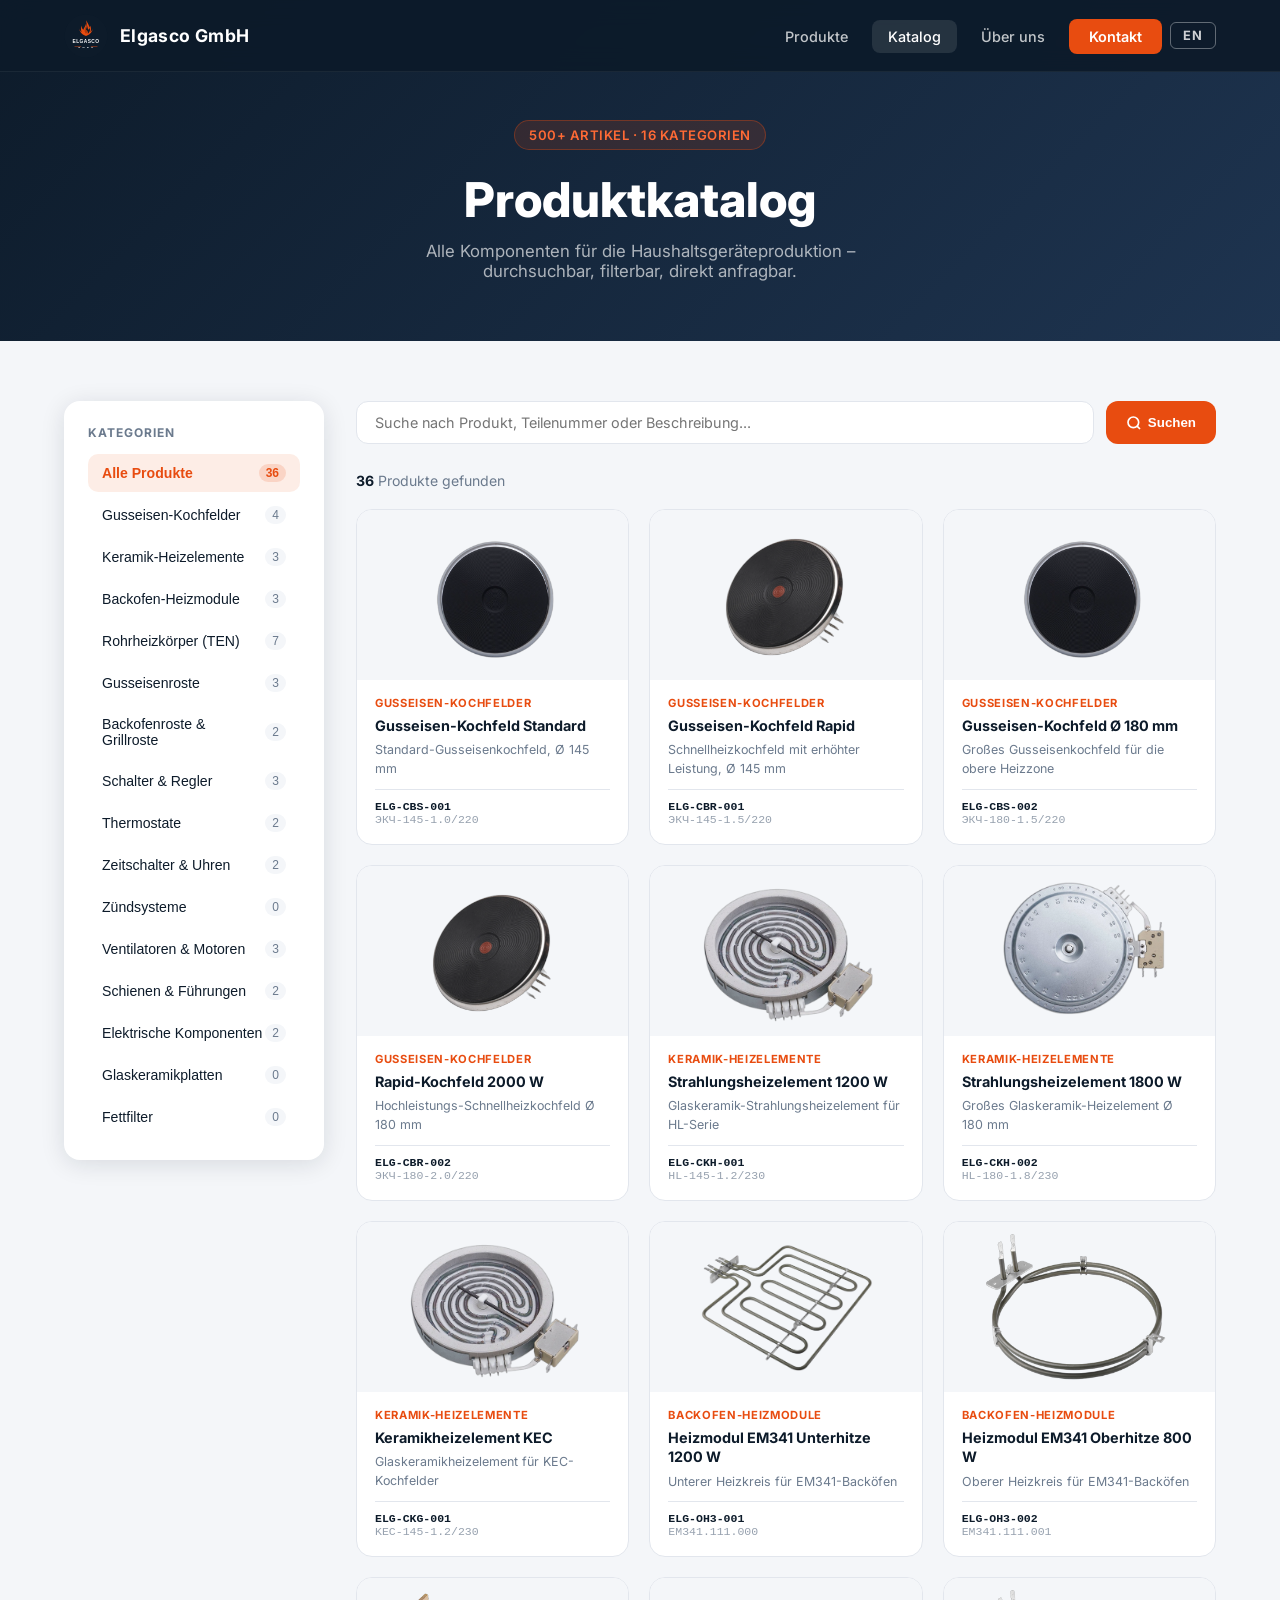
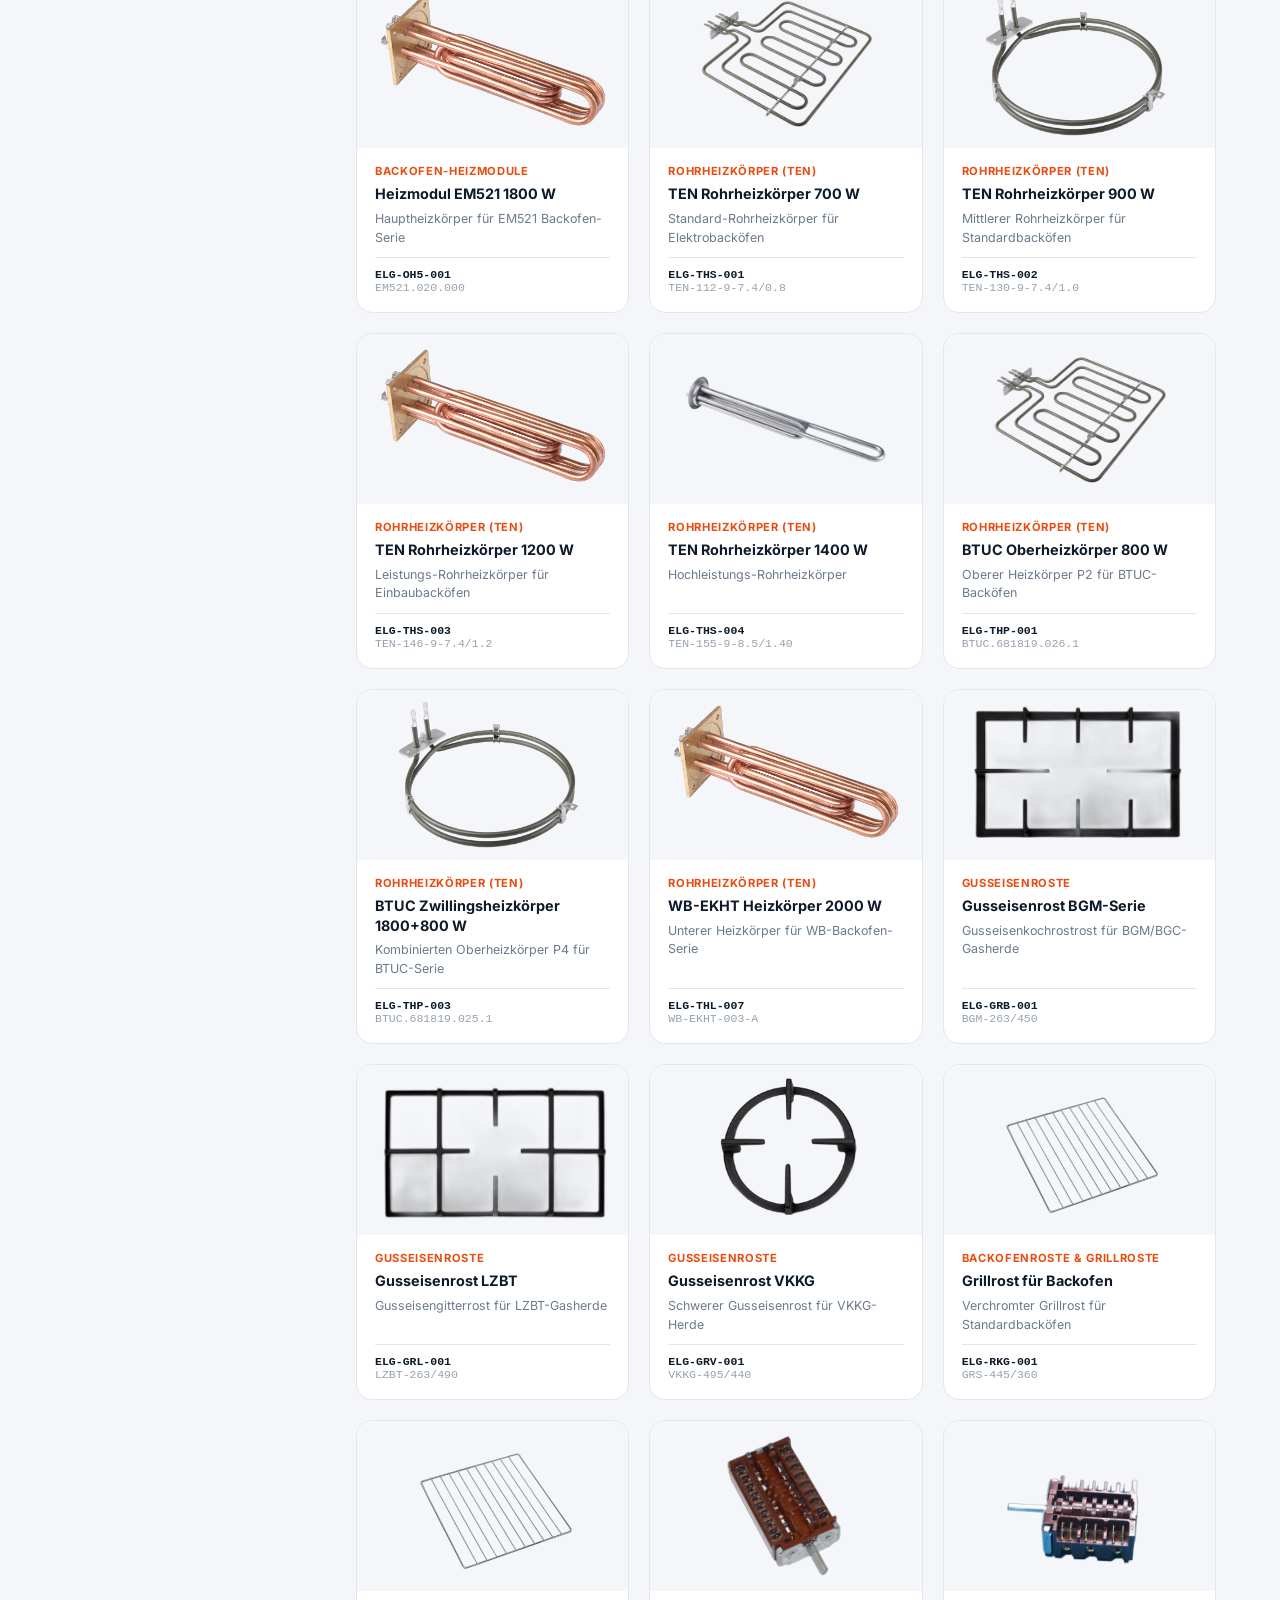
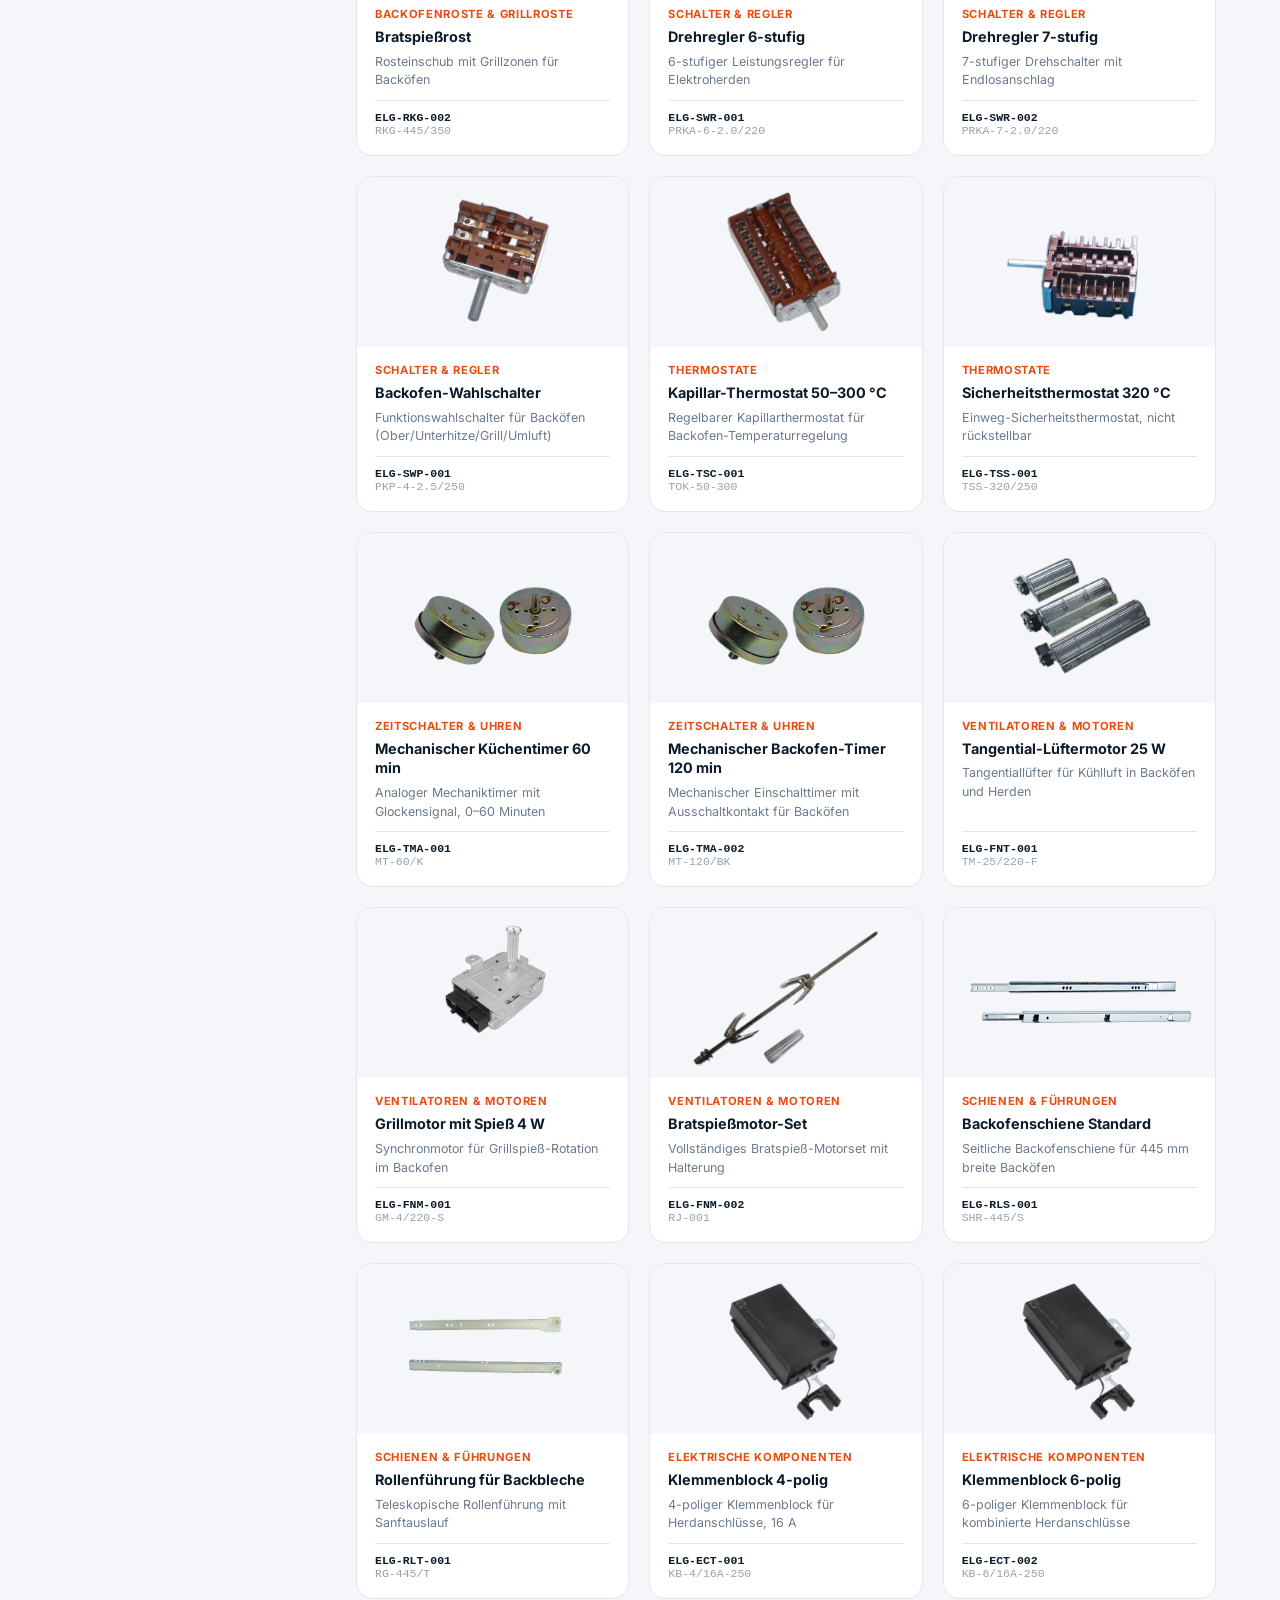
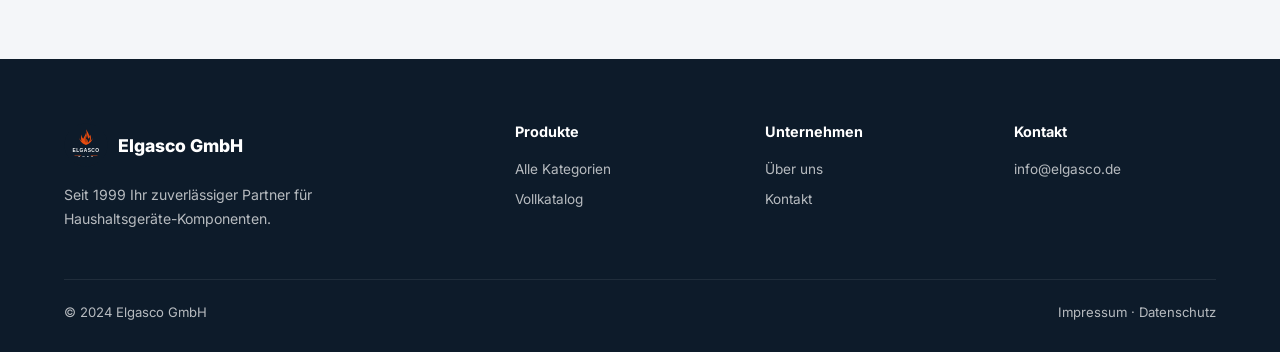
==== commit 2438832f: "Add DE/EN language switcher (i18n) - New assets/js/i18n.js with full DE/EN translations for all page" ====
--- a/catalog.html
+++ b/catalog.html
@@ -88,10 +88,11 @@
     <span>Elgasco GmbH</span>
   </a>
   <ul class="nav-links">
-    <li><a href="index.html#categories">Produkte</a></li>
-    <li><a href="catalog.html" class="active">Katalog</a></li>
-    <li><a href="index.html#about">Über uns</a></li>
-    <li><a href="index.html#contact" class="btn-primary">Kontakt</a></li>
+    <li><a href="index.html#categories" data-i18n="nav_products">Produkte</a></li>
+    <li><a href="catalog.html" class="active" data-i18n="nav_catalog">Katalog</a></li>
+    <li><a href="index.html#about" data-i18n="nav_about">Über uns</a></li>
+    <li><a href="index.html#contact" class="btn-primary" data-i18n="nav_contact">Kontakt</a></li>
+    <li><button class="lang-btn" onclick="toggleLang()" title="Switch language">EN</button></li>
   </ul>
   <button class="nav-toggle" aria-label="Menü öffnen">
     <span></span><span></span><span></span>
@@ -100,11 +101,9 @@
 
 <!-- HERO -->
 <div class="catalog-hero">
-  <div class="hero-badge" style="display:inline-flex;margin-bottom:20px;">
-    500+ Artikel · 16 Kategorien
-  </div>
-  <h1>Produktkatalog</h1>
-  <p>Alle Komponenten für die Haushaltsgeräteproduktion – durchsuchbar, filterbar, direkt anfragbar.</p>
+  <div class="hero-badge" style="display:inline-flex;margin-bottom:20px;" data-i18n="catalog_badge">500+ Artikel · 16 Kategorien</div>
+  <h1 data-i18n="catalog_h1">Produktkatalog</h1>
+  <p data-i18n="catalog_p">Alle Komponenten für die Haushaltsgeräteproduktion – durchsuchbar, filterbar, direkt anfragbar.</p>
 </div>
 
 <!-- Mobile category tabs -->
@@ -116,17 +115,17 @@
 
     <!-- Sidebar -->
     <aside class="catalog-sidebar">
-      <div class="sidebar-title">Kategorien</div>
+      <div class="sidebar-title" data-i18n="catalog_sidebar_title">Kategorien</div>
       <div class="sidebar-filter" id="sidebarFilter"></div>
     </aside>
 
     <!-- Main content -->
     <div>
       <div class="catalog-search">
-        <input type="text" id="searchInput" placeholder="Suche nach Produkt, Teilenummer oder Beschreibung..." />
+        <input type="text" id="searchInput" data-i18n-ph="catalog_search_ph" placeholder="Suche nach Produkt, Teilenummer oder Beschreibung..." />
         <button onclick="clearSearch()">
           <svg width="16" height="16" viewBox="0 0 24 24" fill="none" stroke="currentColor" stroke-width="2.5"><circle cx="11" cy="11" r="8"/><line x1="21" y1="21" x2="16.65" y2="16.65"/></svg>
-          Suchen
+          <span data-i18n="catalog_search_btn">Suchen</span>
         </button>
       </div>
 
@@ -152,9 +151,9 @@
         <div class="modal-actions">
           <a href="index.html#contact" class="btn btn-primary">
             <svg width="16" height="16" viewBox="0 0 24 24" fill="none" stroke="currentColor" stroke-width="2.5"><line x1="22" y1="2" x2="11" y2="13"/><polygon points="22 2 15 22 11 13 2 9 22 2"/></svg>
-            Anfrage für dieses Produkt
+            <span data-i18n="catalog_modal_inquiry">Anfrage für dieses Produkt</span>
           </a>
-          <button class="btn btn-outline" style="color:var(--navy);border-color:var(--gray-mid);" onclick="closeModalBtn()">Schließen</button>
+          <button class="btn btn-outline" style="color:var(--navy);border-color:var(--gray-mid);" onclick="closeModalBtn()" data-i18n="catalog_modal_close">Schließen</button>
         </div>
       </div>
     </div>
@@ -306,12 +305,27 @@
   });
 }
 
+function getCatLabel(catId) {
+  const lang = typeof currentLang !== 'undefined' ? currentLang : 'de';
+  return (CAT_LABELS[lang] && CAT_LABELS[lang][catId]) || catId;
+}
+
+function getProductName(p) {
+  const lang = typeof currentLang !== 'undefined' ? currentLang : 'de';
+  return (PRODUCT_TRANSLATIONS[lang] && PRODUCT_TRANSLATIONS[lang][p.id]?.name) || p.name;
+}
+
+function getProductDesc(p) {
+  const lang = typeof currentLang !== 'undefined' ? currentLang : 'de';
+  return (PRODUCT_TRANSLATIONS[lang] && PRODUCT_TRANSLATIONS[lang][p.id]?.desc) || p.desc;
+}
+
 function renderSidebar() {
   const container = document.getElementById('sidebarFilter');
   container.innerHTML = CATEGORIES.map(cat => {
     const count = cat.id === 'all' ? PRODUCTS.length : PRODUCTS.filter(p => p.cat === cat.id).length;
     return `<button onclick="setCategory('${cat.id}')" class="${activeCategory === cat.id ? 'active' : ''}" id="btn-${cat.id}">
-      ${cat.label}
+      ${getCatLabel(cat.id)}
       <span class="count">${count}</span>
     </button>`;
   }).join('');
@@ -321,9 +335,15 @@
   const container = document.getElementById('catTabs');
   container.innerHTML = CATEGORIES.map(cat => `
     <button class="cat-tab ${activeCategory === cat.id ? 'active' : ''}" onclick="setCategory('${cat.id}')">
-      ${cat.label}
+      ${getCatLabel(cat.id)}
     </button>
   `).join('');
+}
+
+function onLangChange() {
+  renderSidebar();
+  renderMobileTabs();
+  renderProducts();
 }
 
 function setCategory(catId) {
@@ -358,12 +378,12 @@
 
   const grid = document.getElementById('productsGrid');
   const count = document.getElementById('resultsCount');
-  count.innerHTML = `<strong>${filtered.length}</strong> Produkt${filtered.length !== 1 ? 'e' : ''} gefunden`;
+  const lang = typeof currentLang !== 'undefined' ? currentLang : 'de';
+  const prodWord = lang === 'en' ? (filtered.length !== 1 ? 'products' : 'product') : `Produkt${filtered.length !== 1 ? 'e' : ''}`;
+  count.innerHTML = `<strong>${filtered.length}</strong> ${prodWord} ${lang === 'en' ? 'found' : 'gefunden'}`;
 
   if (filtered.length === 0) {
-    grid.innerHTML = `<div class="no-results">
-      <p>Keine Produkte gefunden. Bitte ändern Sie Ihre Suche.</p>
-    </div>`;
+    grid.innerHTML = `<div class="no-results"><p>${t('catalog_no_results')}</p></div>`;
     return;
   }
 
@@ -371,13 +391,13 @@
     const cat = CATEGORIES.find(c => c.id === p.cat);
     return `<div class="product-card" onclick="openModal(${p.id})">
       <div class="product-img">
-        <img src="assets/images/${p.img}" alt="${p.name}" loading="lazy"
+        <img src="assets/images/${p.img}" alt="${getProductName(p)}" loading="lazy"
              onerror="this.style.display='none'"/>
       </div>
       <div class="product-body">
-        <div class="product-cat">${cat ? cat.label : ''}</div>
-        <h4>${p.name}</h4>
-        <p>${p.desc}</p>
+        <div class="product-cat">${getCatLabel(cat?.id || '')}</div>
+        <h4>${getProductName(p)}</h4>
+        <p>${getProductDesc(p)}</p>
         <div class="product-part">
           <strong>${p.partNo}</strong><br/>
           <span style="opacity:.7">${p.mfrPart}</span>
@@ -392,16 +412,17 @@
   if (!p) return;
   const cat = CATEGORIES.find(c => c.id === p.cat);
 
-  document.getElementById('modalCat').textContent = (cat ? cat.label : '');
-  document.getElementById('modalTitle').textContent = p.name;
-  document.getElementById('modalImg').innerHTML = `<img src="assets/images/${p.img}" alt="${p.name}" onerror="this.parentNode.innerHTML=''"/>`;
+  const pName = getProductName(p);
+  document.getElementById('modalCat').textContent = getCatLabel(cat?.id || '');
+  document.getElementById('modalTitle').textContent = pName;
+  document.getElementById('modalImg').innerHTML = `<img src="assets/images/${p.img}" alt="${pName}" onerror="this.parentNode.innerHTML=''"/>`;
 
   const specs = [
-    { label: 'ELG Teilenr.', value: p.partNo },
-    { label: 'Hersteller-Nr.', value: p.mfrPart },
-    p.power !== '—' ? { label: 'Leistung', value: p.power } : null,
-    p.voltage !== '—' ? { label: 'Spannung', value: p.voltage } : null,
-    p.packQty ? { label: 'VPE', value: p.packQty + ' Stück' } : null,
+    { label: t('spec_elg'), value: p.partNo },
+    { label: t('spec_mfr'), value: p.mfrPart },
+    p.power !== '—' ? { label: t('spec_power'), value: p.power } : null,
+    p.voltage !== '—' ? { label: t('spec_voltage'), value: p.voltage } : null,
+    p.packQty ? { label: t('spec_pack'), value: p.packQty + ' ' + t('spec_unit') } : null,
   ].filter(Boolean);
 
   document.getElementById('modalSpecs').innerHTML = specs.map(s =>
@@ -423,5 +444,7 @@
 
 init();
 </script>
+<script src="assets/js/i18n.js"></script>
+<script src="assets/js/main.js"></script>
 </body>
 </html>
--- a/assets/css/style.css
+++ b/assets/css/style.css
@@ -77,6 +77,14 @@
 }
 .nav-links a.btn-primary:hover { background: var(--orange-light); transform: translateY(-1px); }
 
+.lang-btn {
+  background: transparent; border: 1.5px solid rgba(255,255,255,.35);
+  color: rgba(255,255,255,.8); font-size: .8rem; font-weight: 700;
+  padding: 5px 12px; border-radius: 6px; cursor: pointer;
+  transition: var(--transition); letter-spacing: .06em; font-family: var(--font);
+}
+.lang-btn:hover { background: rgba(255,255,255,.1); color: var(--white); border-color: rgba(255,255,255,.6); }
+
 .nav-toggle { display: none; flex-direction: column; gap: 5px; cursor: pointer; padding: 4px; }
 .nav-toggle span { display: block; width: 24px; height: 2px; background: var(--white); transition: var(--transition); border-radius: 2px; }
 
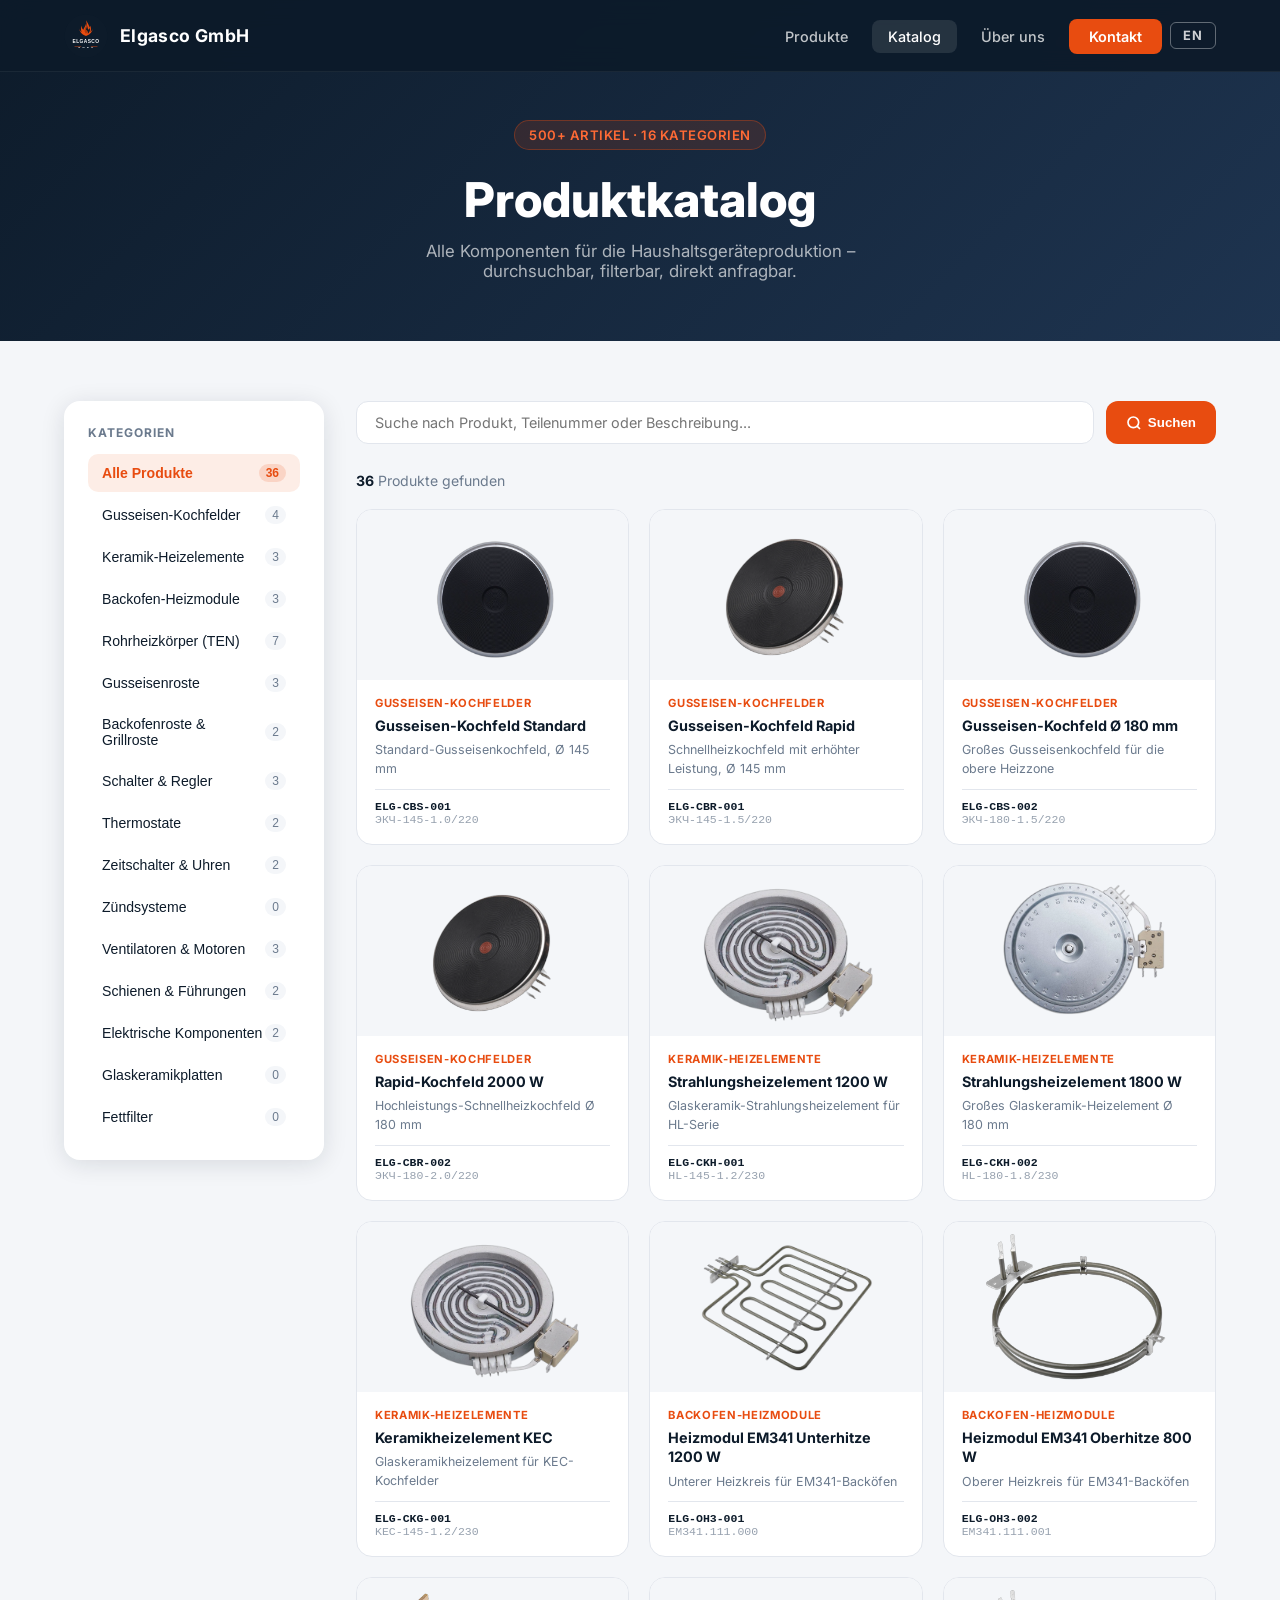
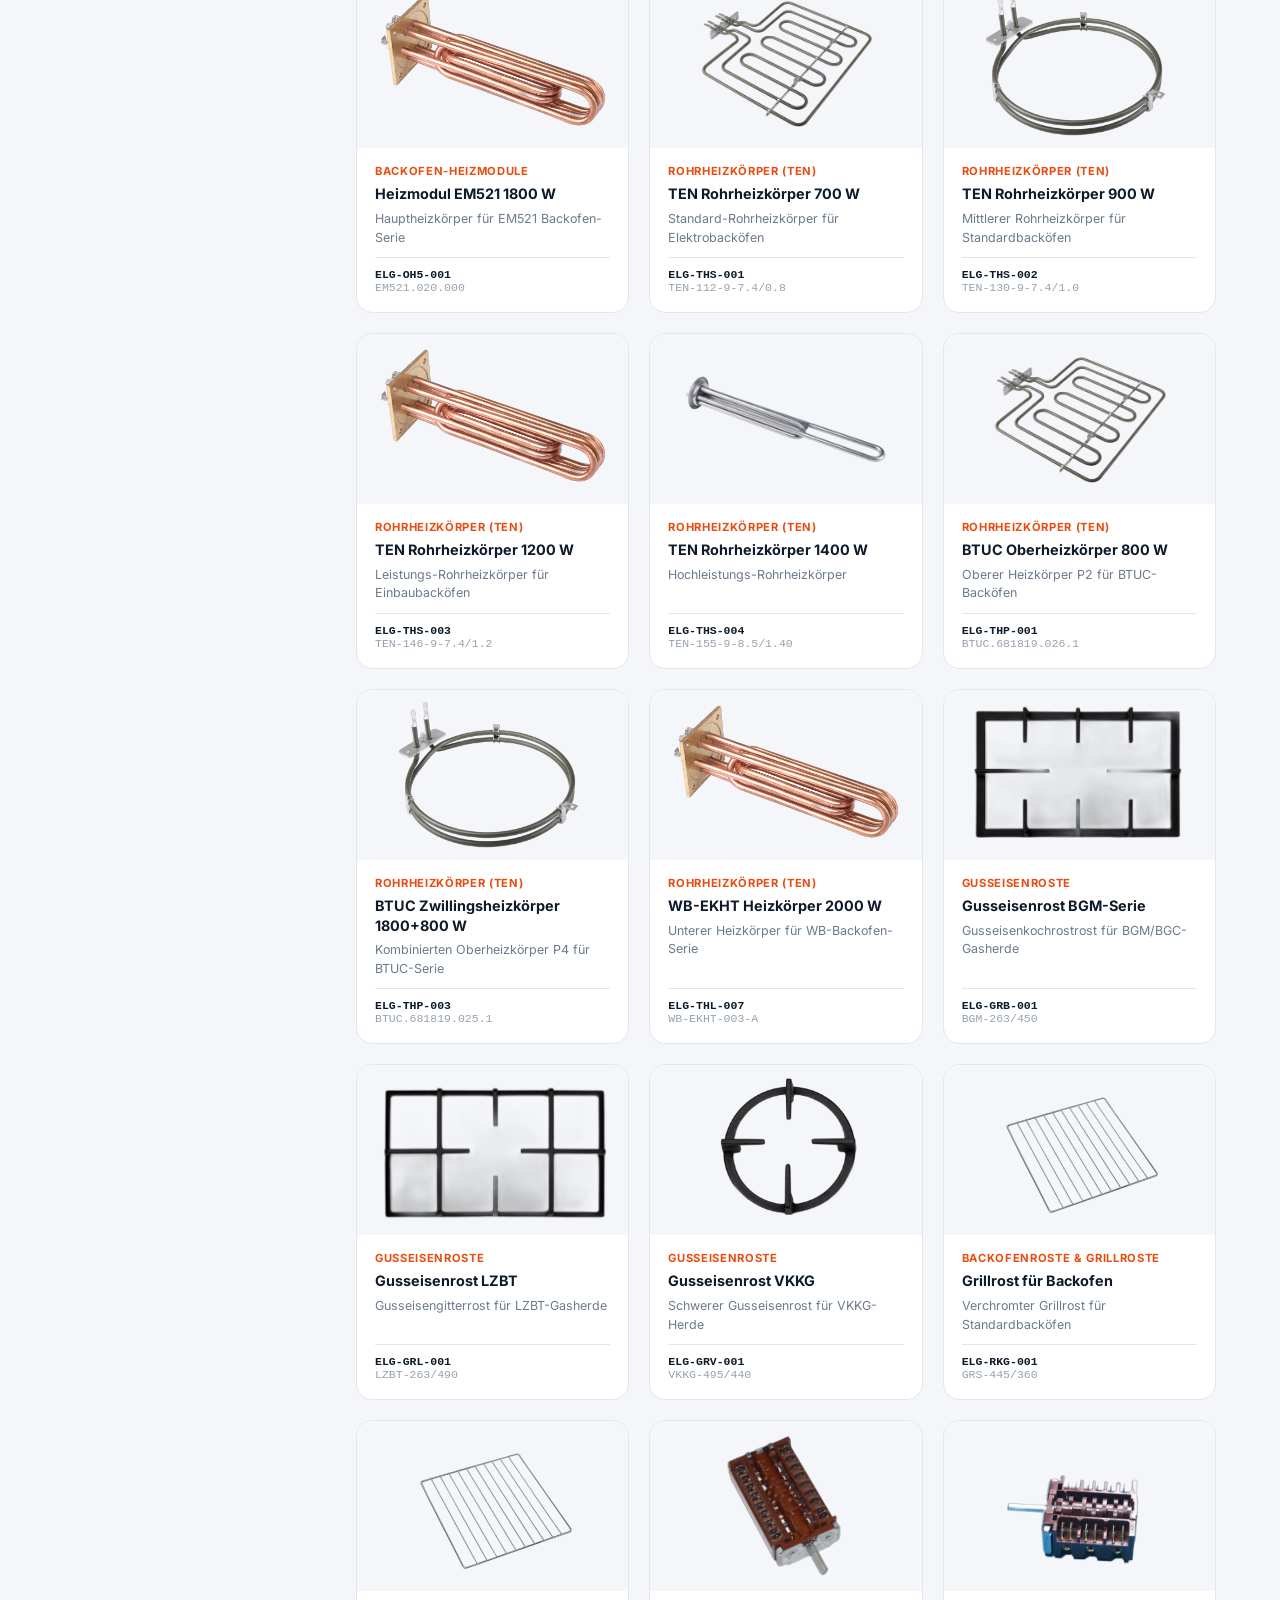
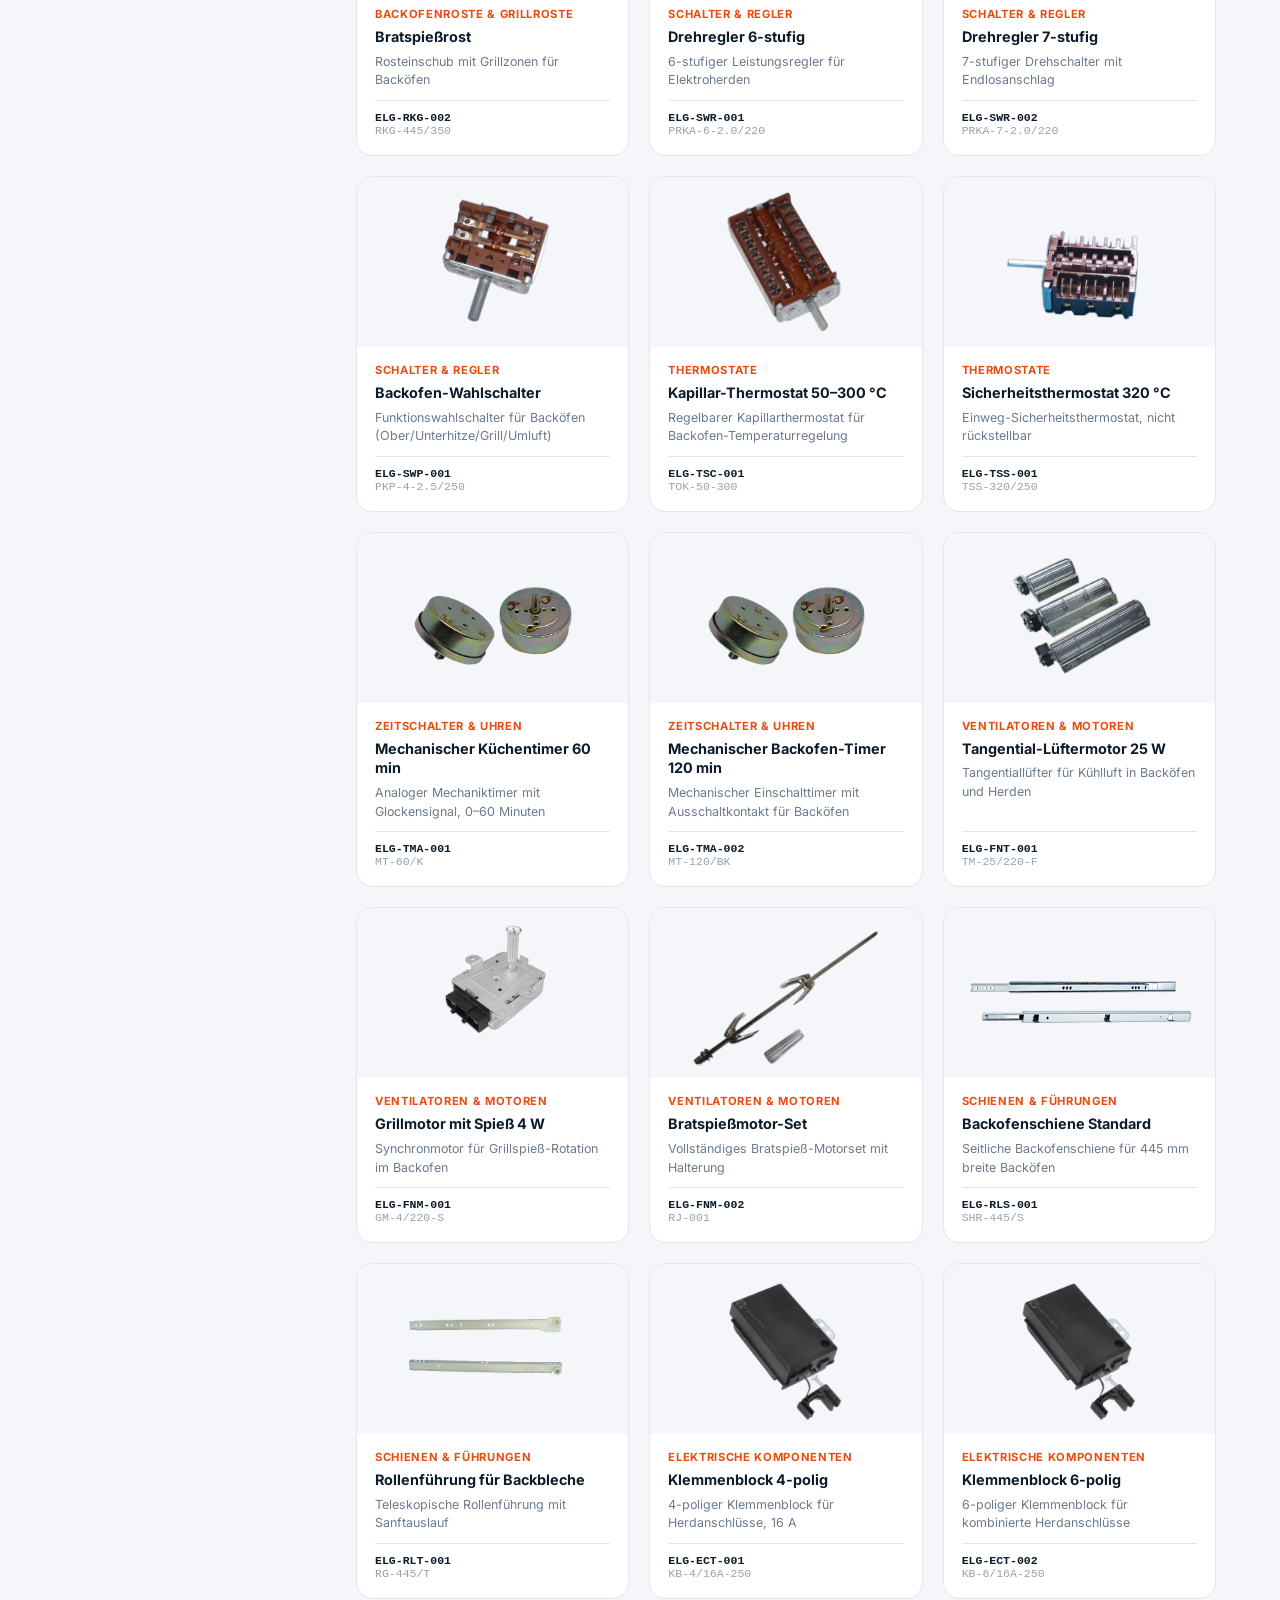
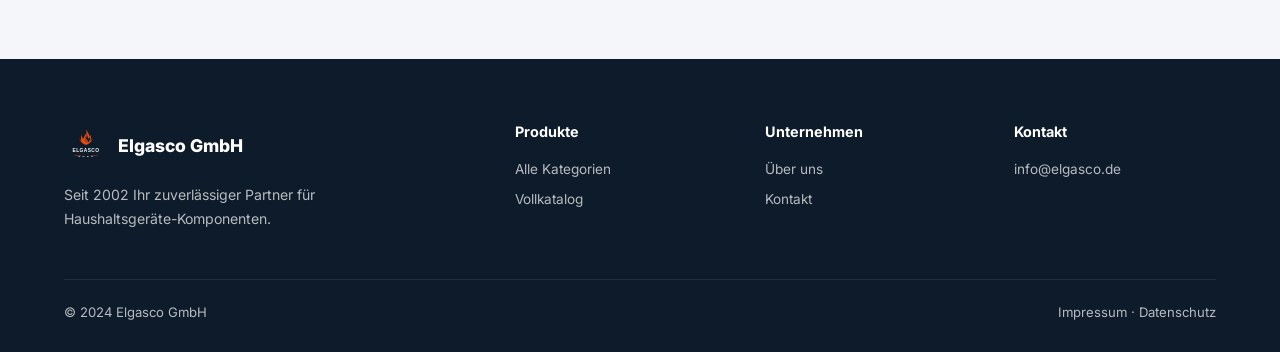
==== commit 5a298532: "Update founding year from 1999 to 2002, adjust years of experience to 23" ====
--- a/catalog.html
+++ b/catalog.html
@@ -1,4 +1,4 @@
-<!DOCTYPE html>
+﻿<!DOCTYPE html>
 <html lang="de">
 <head>
   <meta charset="UTF-8" />
@@ -168,7 +168,7 @@
         <img src="assets/images/logo.svg" alt="Elgasco GmbH" />
         <span style="color:white;font-weight:800;font-size:1.1rem;">Elgasco GmbH</span>
       </div>
-      <p>Seit 1999 Ihr zuverlässiger Partner für Haushaltsgeräte-Komponenten.</p>
+      <p>Seit 2002 Ihr zuverlässiger Partner für Haushaltsgeräte-Komponenten.</p>
     </div>
     <div class="footer-col">
       <h4>Produkte</h4>
@@ -448,3 +448,4 @@
 <script src="assets/js/main.js"></script>
 </body>
 </html>
+
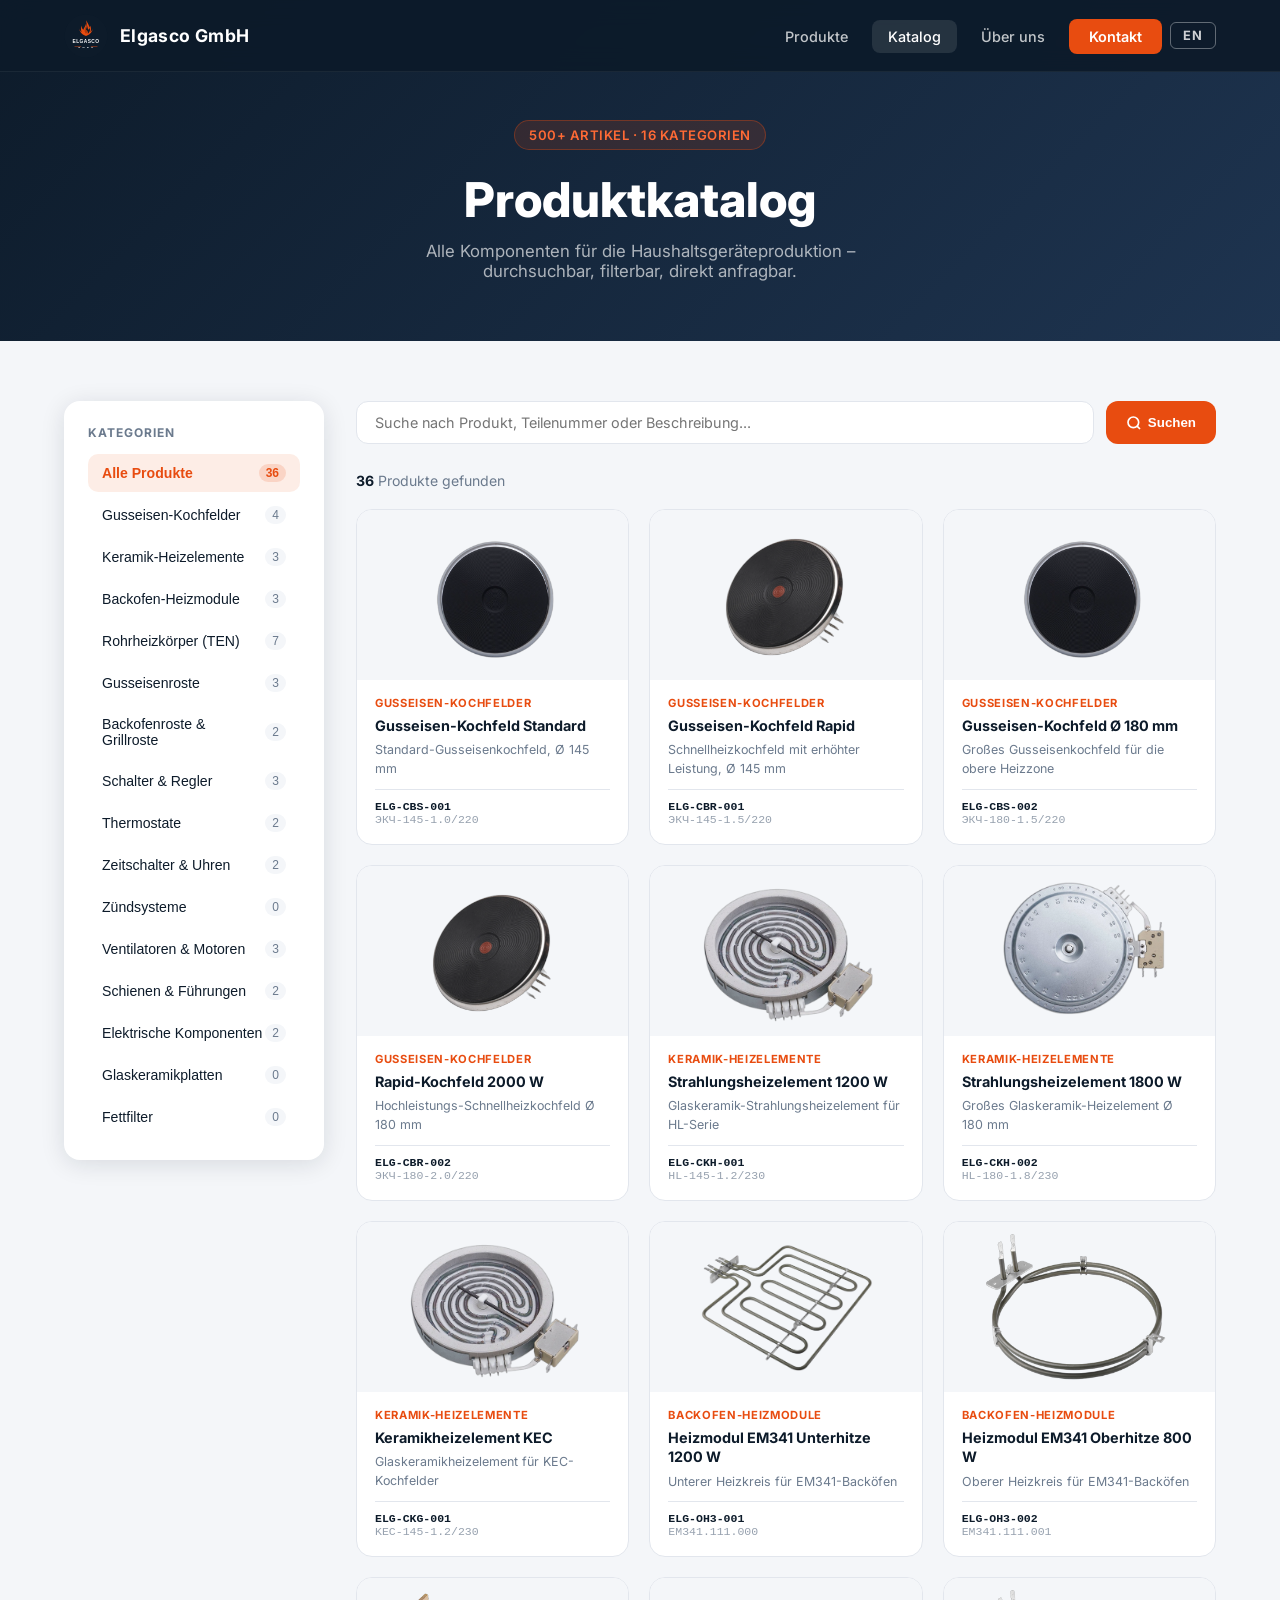
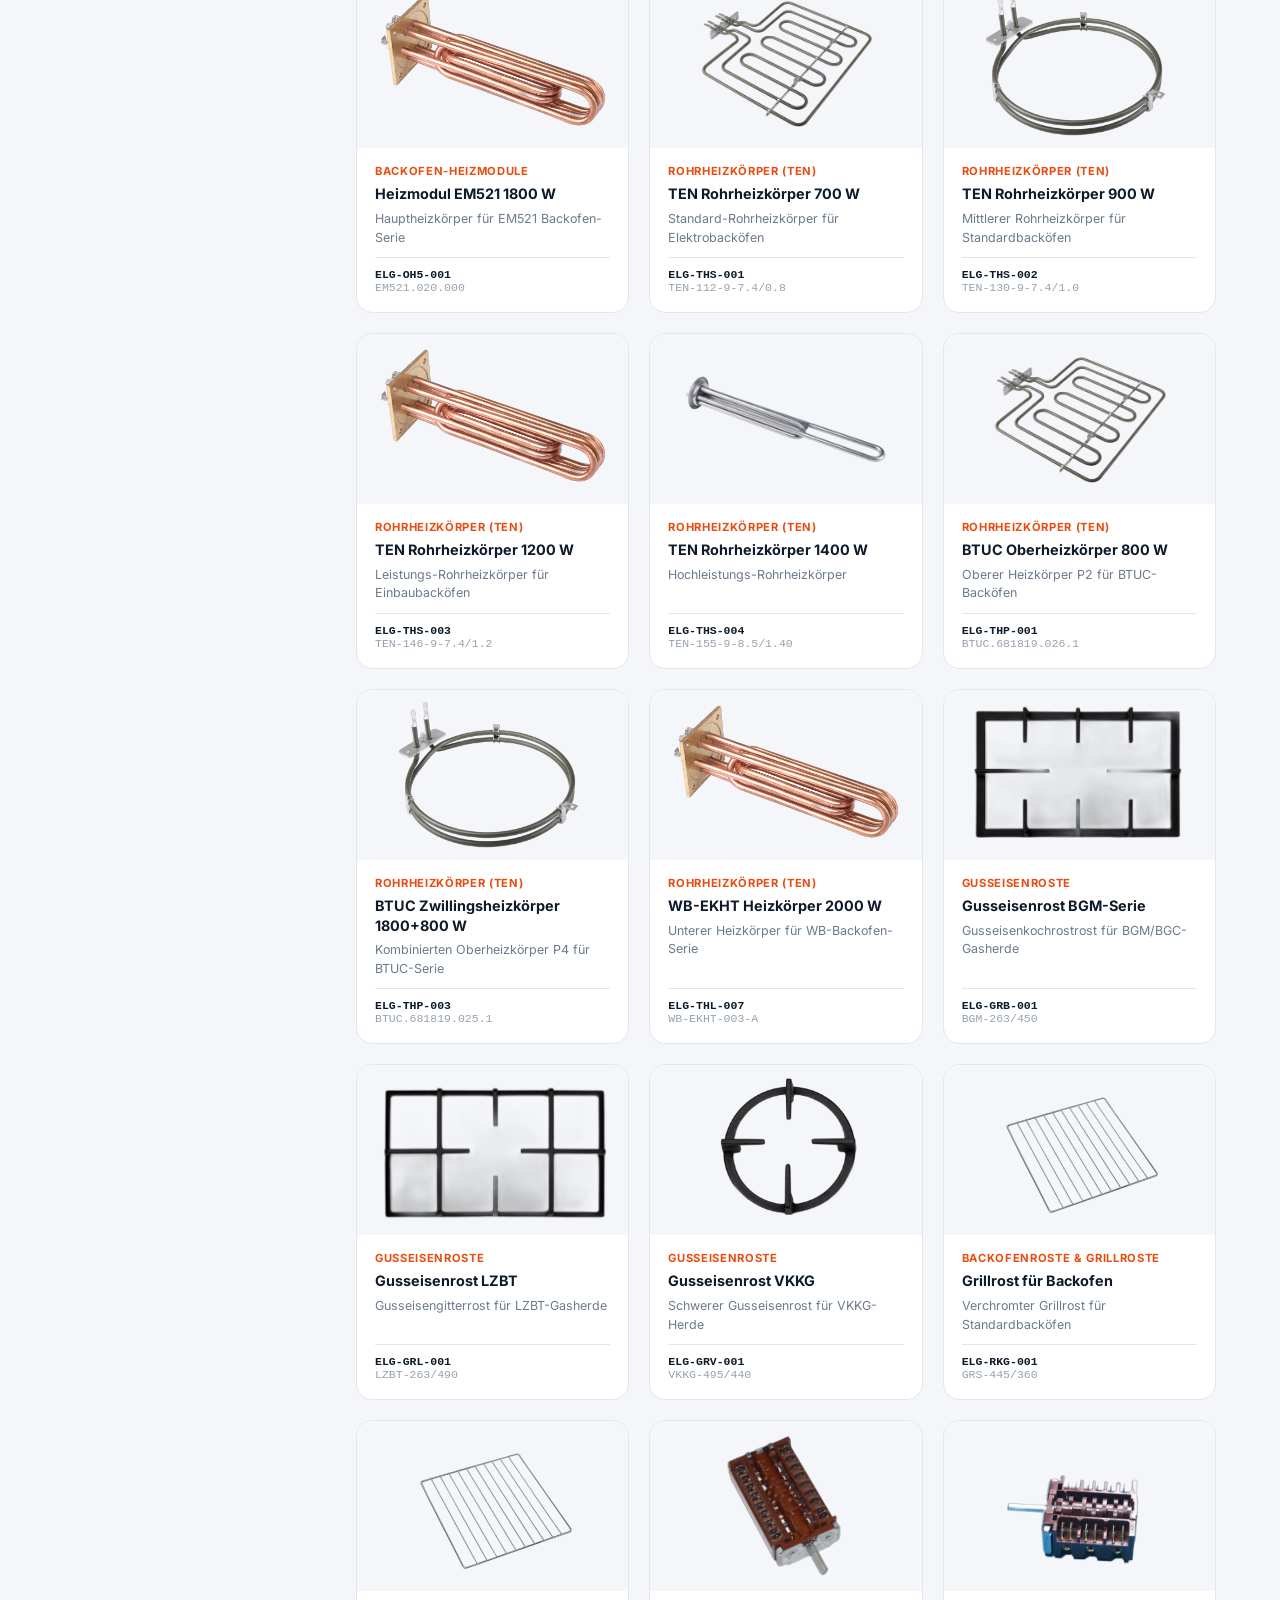
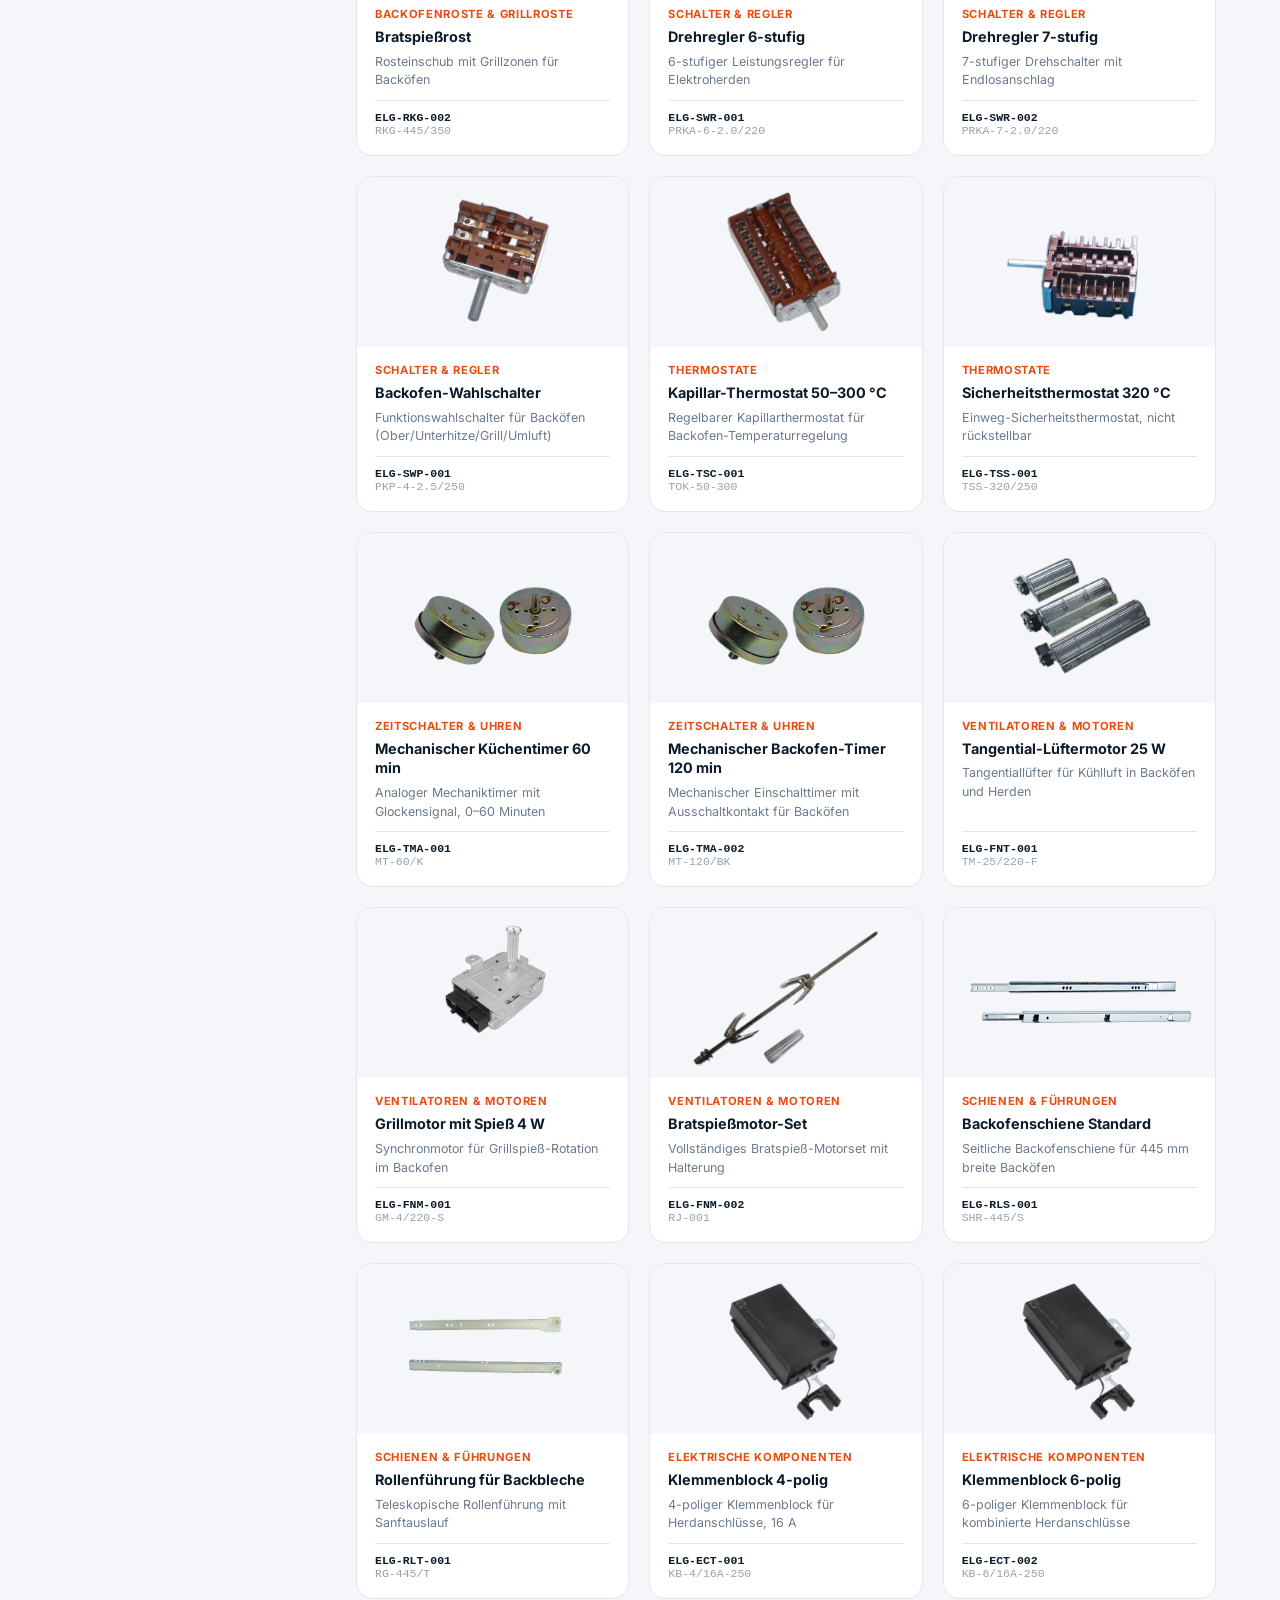
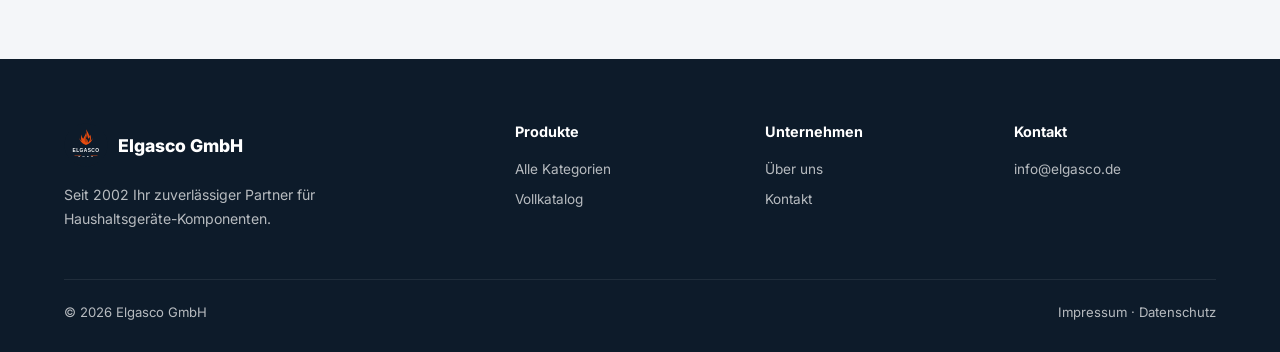
==== commit 2b9190e3: "Update copyright year to 2026" ====
--- a/catalog.html
+++ b/catalog.html
@@ -192,7 +192,7 @@
     </div>
   </div>
   <div class="footer-bottom">
-    <span>© 2024 Elgasco GmbH</span>
+    <span>© 2026 Elgasco GmbH</span>
     <span><a href="impressum.html" style="color:inherit;">Impressum</a> · <a href="datenschutz.html" style="color:inherit;">Datenschutz</a></span>
   </div>
 </footer>
